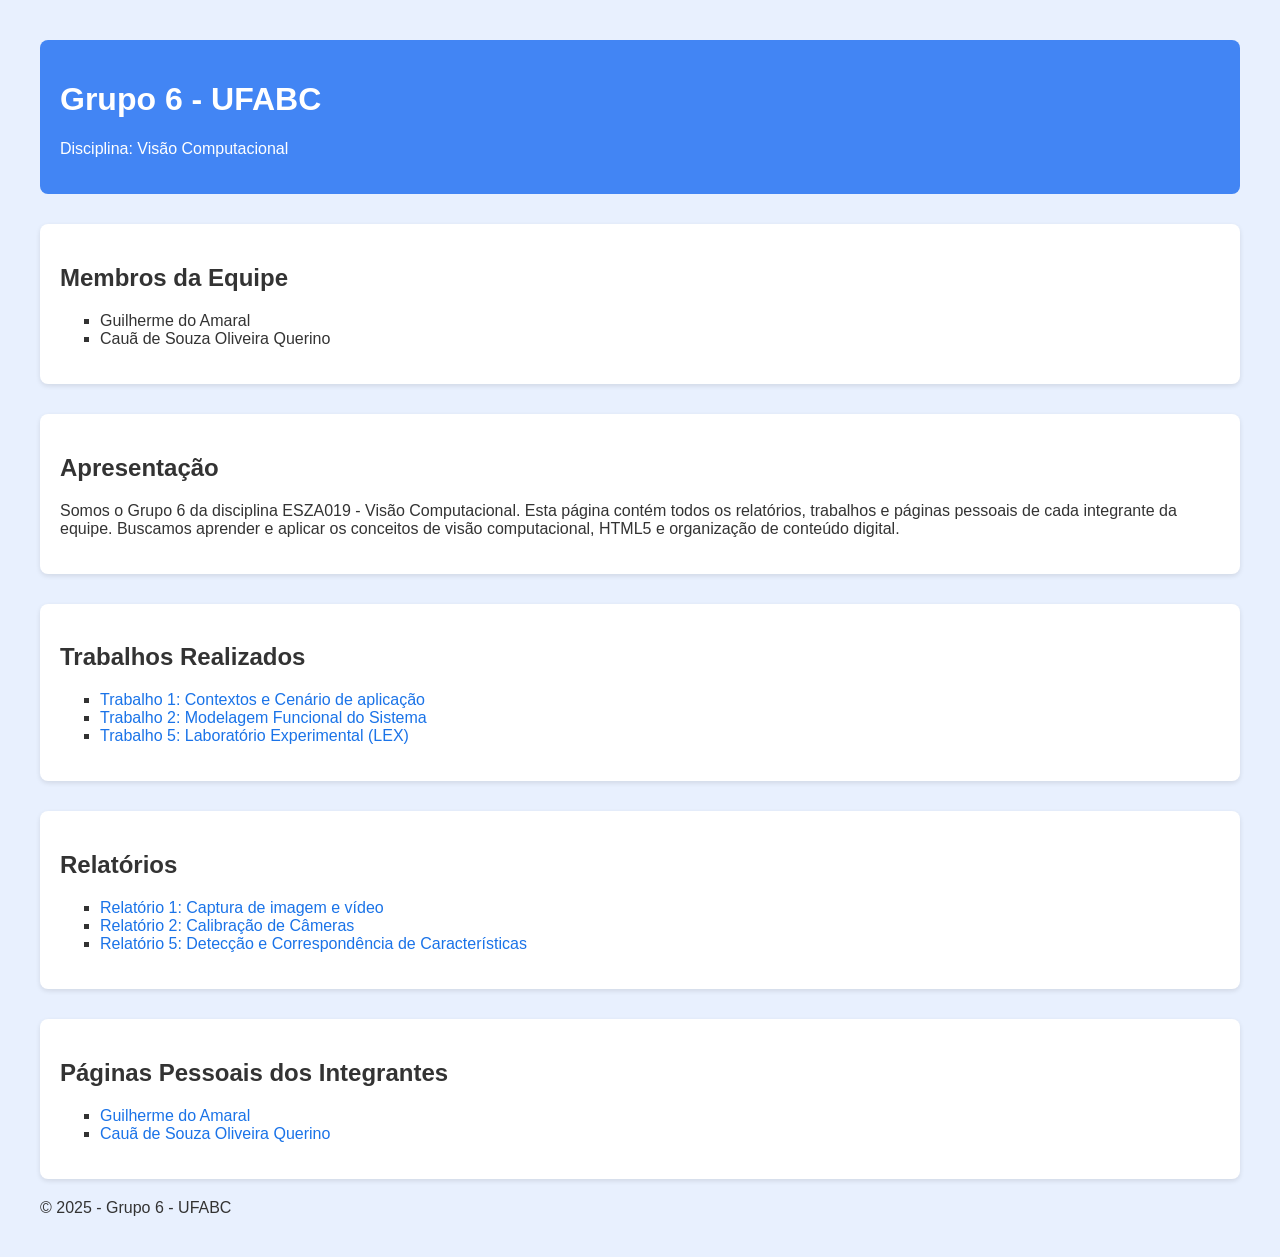
==== index.html @ 97e6df40 "fix: relatorio 5" ====
<!DOCTYPE html>
<html lang="pt-br">
<head>
    <meta charset="UTF-8">
    <title>Grupo 6 - Página Inicial</title>
    <style>
        body {
            font-family: Arial, sans-serif;
            margin: 40px;
            background-color: #e8f0fe;
            color: #333;
        }
        header {
            background-color: #4285f4;
            color: white;
            padding: 20px;
            border-radius: 8px;
        }
        section {
            margin-top: 30px;
        }
        ul {
            list-style-type: square;
        }
        a {
            color: #1a73e8;
            text-decoration: none;
        }
        a:hover {
            text-decoration: underline;
        }
        .caixa {
            background-color: #ffffff;
            padding: 20px;
            border-radius: 8px;
            margin-bottom: 20px;
            box-shadow: 0 2px 5px rgba(0,0,0,0.1);
        }
    </style>
</head>
<body>
    <header>
        <h1>Grupo 6 - UFABC</h1>
        <p>Disciplina: Visão Computacional</p>
    </header>

    <section class="caixa">
        <h2>Membros da Equipe</h2>
        <ul>
            <li>Guilherme do Amaral</li>
            <li>Cauã de Souza Oliveira Querino</li>
        </ul>
    </section>

    <section class="caixa">
        <h2>Apresentação</h2>
        <p>Somos o Grupo 6 da disciplina ESZA019 - Visão Computacional. Esta página contém todos os relatórios, trabalhos e páginas pessoais de cada integrante da equipe. Buscamos aprender e aplicar os conceitos de visão computacional, HTML5 e organização de conteúdo digital.</p>
    </section>

    <section class="caixa">
        <h2>Trabalhos Realizados</h2>
        <ul>
            <li><a href="trabalho/etapa_1.html">Trabalho 1: Contextos e Cenário de aplicação </a></li>
            <li><a href="trabalho/etapa_2.html">Trabalho 2: Modelagem Funcional do Sistema </a></li>
            <li><a href="trabalho/etapa_5.html">Trabalho 5: Laboratório Experimental (LEX)</a></li>
        </ul>
    </section>

    <section class="caixa">
        <h2>Relatórios</h2>
        <ul>
            <li><a href="relatorios/relatorio1.html">Relatório 1: Captura de imagem e vídeo</a></li>
            <li><a href="relatorios/relatorio2.html">Relatório 2: Calibração de Câmeras</a></li>
            <li><a href="relatorios/relatorio5.html">Relatório 5: Detecção e Correspondência de Características</a></li> </ul>
    </section>

    <section class="caixa">
        <h2>Páginas Pessoais dos Integrantes</h2>
        <ul>
            <li><a href="membros/guilherme/index.html">Guilherme do Amaral</a></li>
            <li><a href="membros/aluno2/index.html">Cauã de Souza Oliveira Querino</a></li>
        </ul>
    </section>

    <footer>
        <p>&copy; 2025 - Grupo 6 - UFABC</p>
    </footer>

</body>
</html>
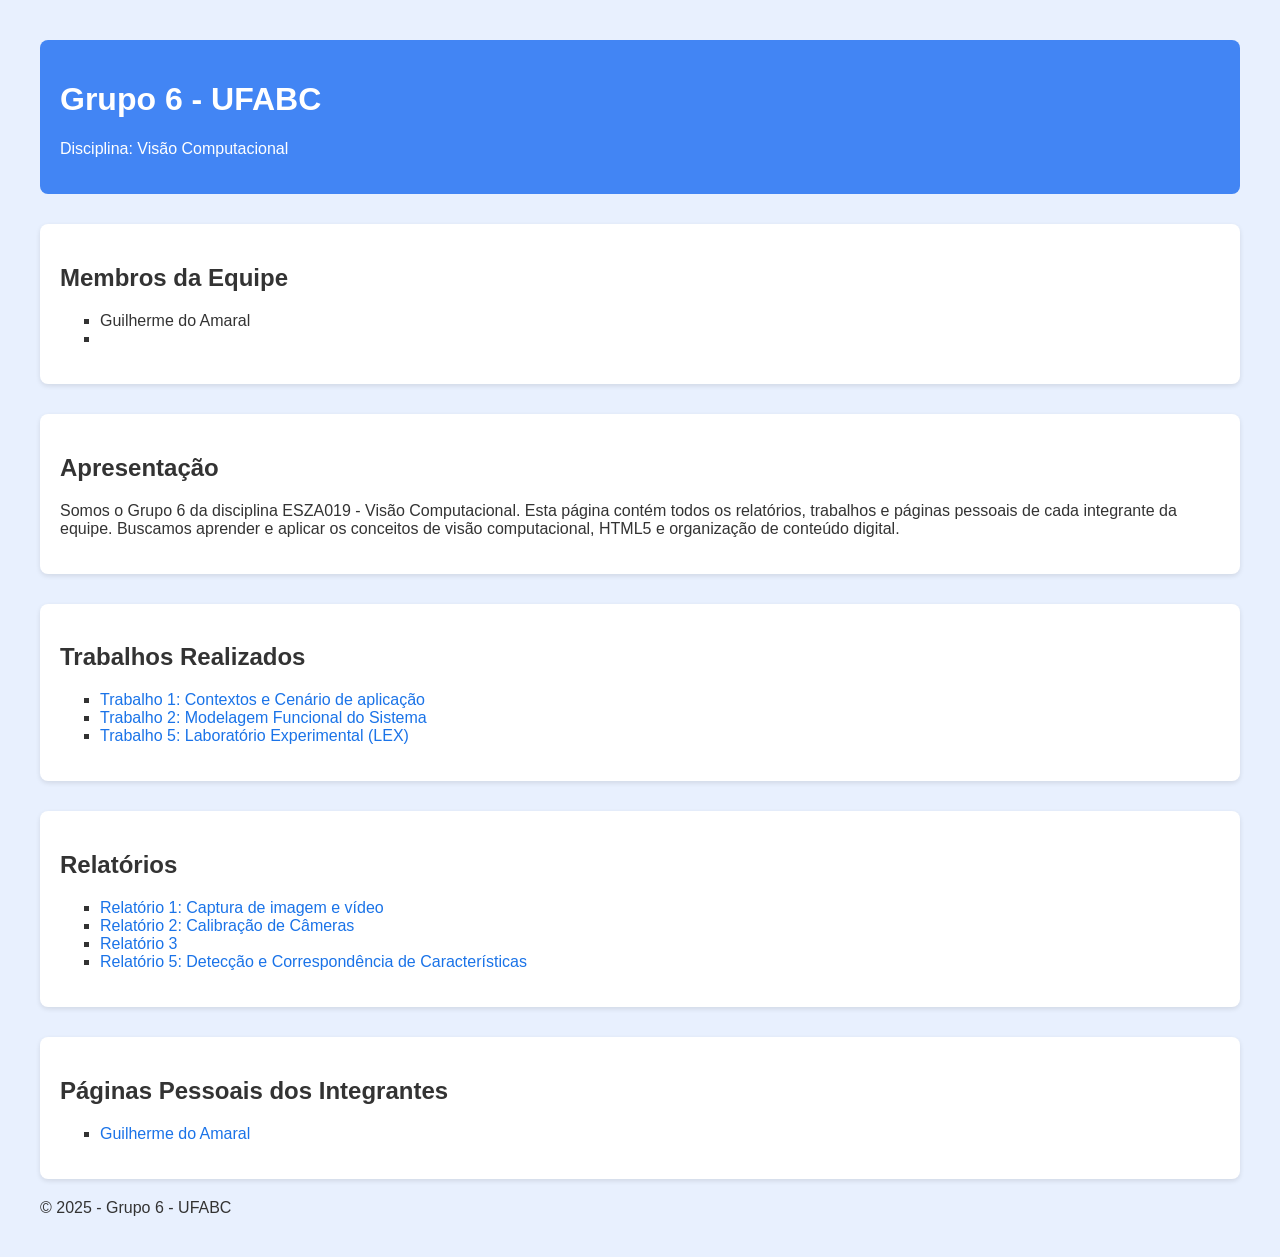
==== commit 071997ac: "fix: student name and relatorio3" ====
--- a/index.html
+++ b/index.html
@@ -48,7 +48,7 @@
         <h2>Membros da Equipe</h2>
         <ul>
             <li>Guilherme do Amaral</li>
-            <li>Cauã de Souza Oliveira Querino</li>
+            <li></li>
         </ul>
     </section>
 
@@ -71,6 +71,8 @@
         <ul>
             <li><a href="relatorios/relatorio1.html">Relatório 1: Captura de imagem e vídeo</a></li>
             <li><a href="relatorios/relatorio2.html">Relatório 2: Calibração de Câmeras</a></li>
+            <li><a href="relatorios/relatorio3.html">Relatório 3</a></li>
+
             <li><a href="relatorios/relatorio5.html">Relatório 5: Detecção e Correspondência de Características</a></li> </ul>
     </section>
 
@@ -78,7 +80,6 @@
         <h2>Páginas Pessoais dos Integrantes</h2>
         <ul>
             <li><a href="membros/guilherme/index.html">Guilherme do Amaral</a></li>
-            <li><a href="membros/aluno2/index.html">Cauã de Souza Oliveira Querino</a></li>
         </ul>
     </section>
 
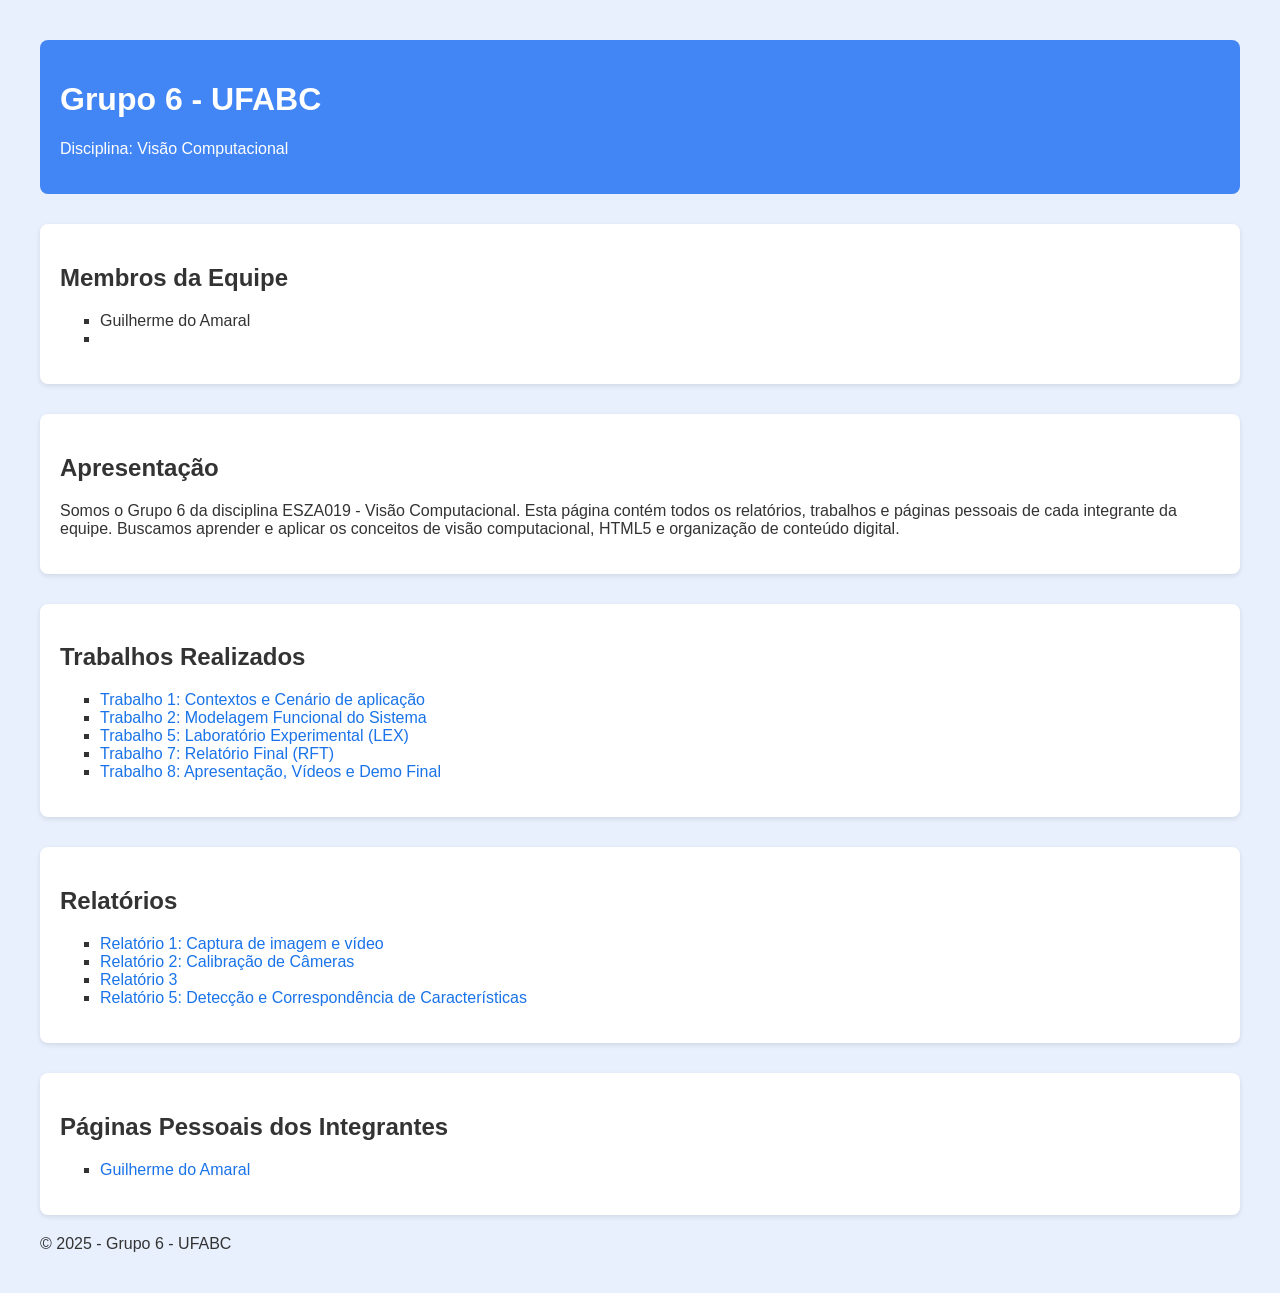
==== commit 18c4e2ca: "add etapa 7, 8 and codes" ====
--- a/index.html
+++ b/index.html
@@ -63,6 +63,8 @@
             <li><a href="trabalho/etapa_1.html">Trabalho 1: Contextos e Cenário de aplicação </a></li>
             <li><a href="trabalho/etapa_2.html">Trabalho 2: Modelagem Funcional do Sistema </a></li>
             <li><a href="trabalho/etapa_5.html">Trabalho 5: Laboratório Experimental (LEX)</a></li>
+            <li><a href="trabalho/etapa_7.html">Trabalho 7: Relatório Final (RFT)</a></li>
+            <li><a href="trabalho/etapa_8.html">Trabalho 8: Apresentação, Vídeos e Demo Final</a></li>
         </ul>
     </section>
 
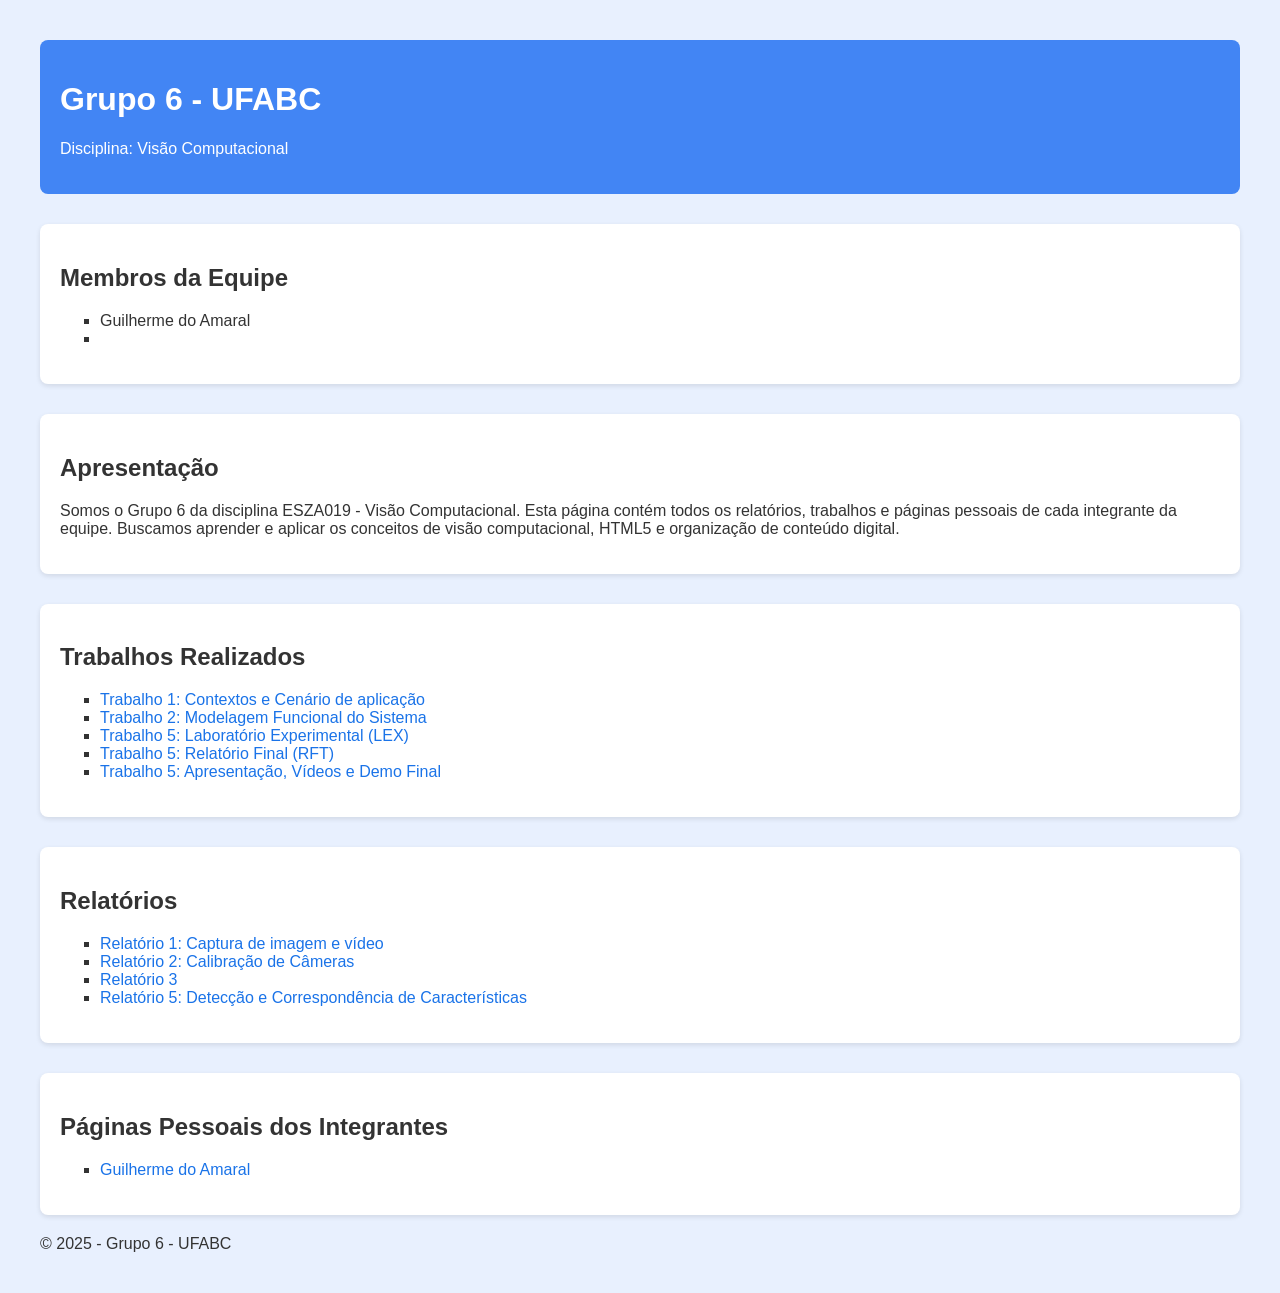
==== commit 2a9f42da: "feat: fix video" ====
--- a/index.html
+++ b/index.html
@@ -63,8 +63,9 @@
             <li><a href="trabalho/etapa_1.html">Trabalho 1: Contextos e Cenário de aplicação </a></li>
             <li><a href="trabalho/etapa_2.html">Trabalho 2: Modelagem Funcional do Sistema </a></li>
             <li><a href="trabalho/etapa_5.html">Trabalho 5: Laboratório Experimental (LEX)</a></li>
-            <li><a href="trabalho/etapa_7.html">Trabalho 7: Relatório Final (RFT)</a></li>
-            <li><a href="trabalho/etapa_8.html">Trabalho 8: Apresentação, Vídeos e Demo Final</a></li>
+            <li><a href="trabalho/etapa_7.html">Trabalho 5: Relatório Final (RFT)</a></li>
+            <li><a href="trabalho/etapa_8.html">Trabalho 5: Apresentação, Vídeos e Demo Final</a></li>
+
         </ul>
     </section>
 
@@ -74,8 +75,8 @@
             <li><a href="relatorios/relatorio1.html">Relatório 1: Captura de imagem e vídeo</a></li>
             <li><a href="relatorios/relatorio2.html">Relatório 2: Calibração de Câmeras</a></li>
             <li><a href="relatorios/relatorio3.html">Relatório 3</a></li>
-
             <li><a href="relatorios/relatorio5.html">Relatório 5: Detecção e Correspondência de Características</a></li> </ul>
+            
     </section>
 
     <section class="caixa">
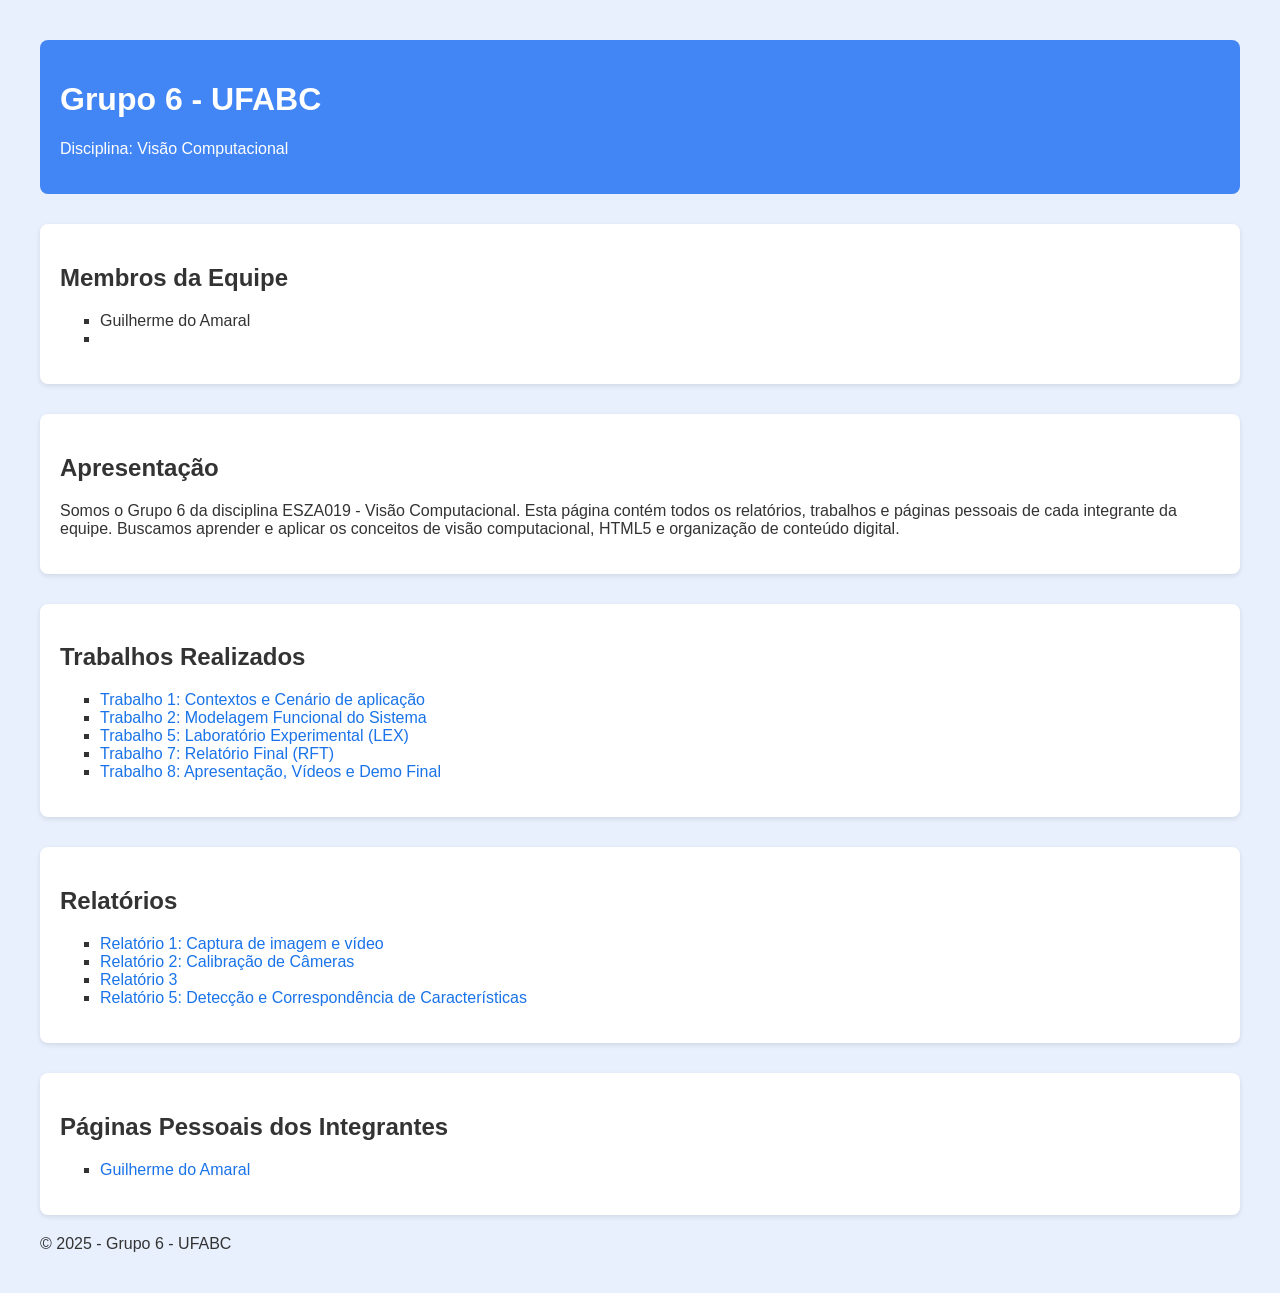
==== commit 39029050: "fix:video" ====
--- a/index.html
+++ b/index.html
@@ -63,8 +63,8 @@
             <li><a href="trabalho/etapa_1.html">Trabalho 1: Contextos e Cenário de aplicação </a></li>
             <li><a href="trabalho/etapa_2.html">Trabalho 2: Modelagem Funcional do Sistema </a></li>
             <li><a href="trabalho/etapa_5.html">Trabalho 5: Laboratório Experimental (LEX)</a></li>
-            <li><a href="trabalho/etapa_7.html">Trabalho 5: Relatório Final (RFT)</a></li>
-            <li><a href="trabalho/etapa_8.html">Trabalho 5: Apresentação, Vídeos e Demo Final</a></li>
+            <li><a href="trabalho/etapa_7.html">Trabalho 7: Relatório Final (RFT)</a></li>
+            <li><a href="trabalho/etapa_8.html">Trabalho 8: Apresentação, Vídeos e Demo Final</a></li>
 
         </ul>
     </section>
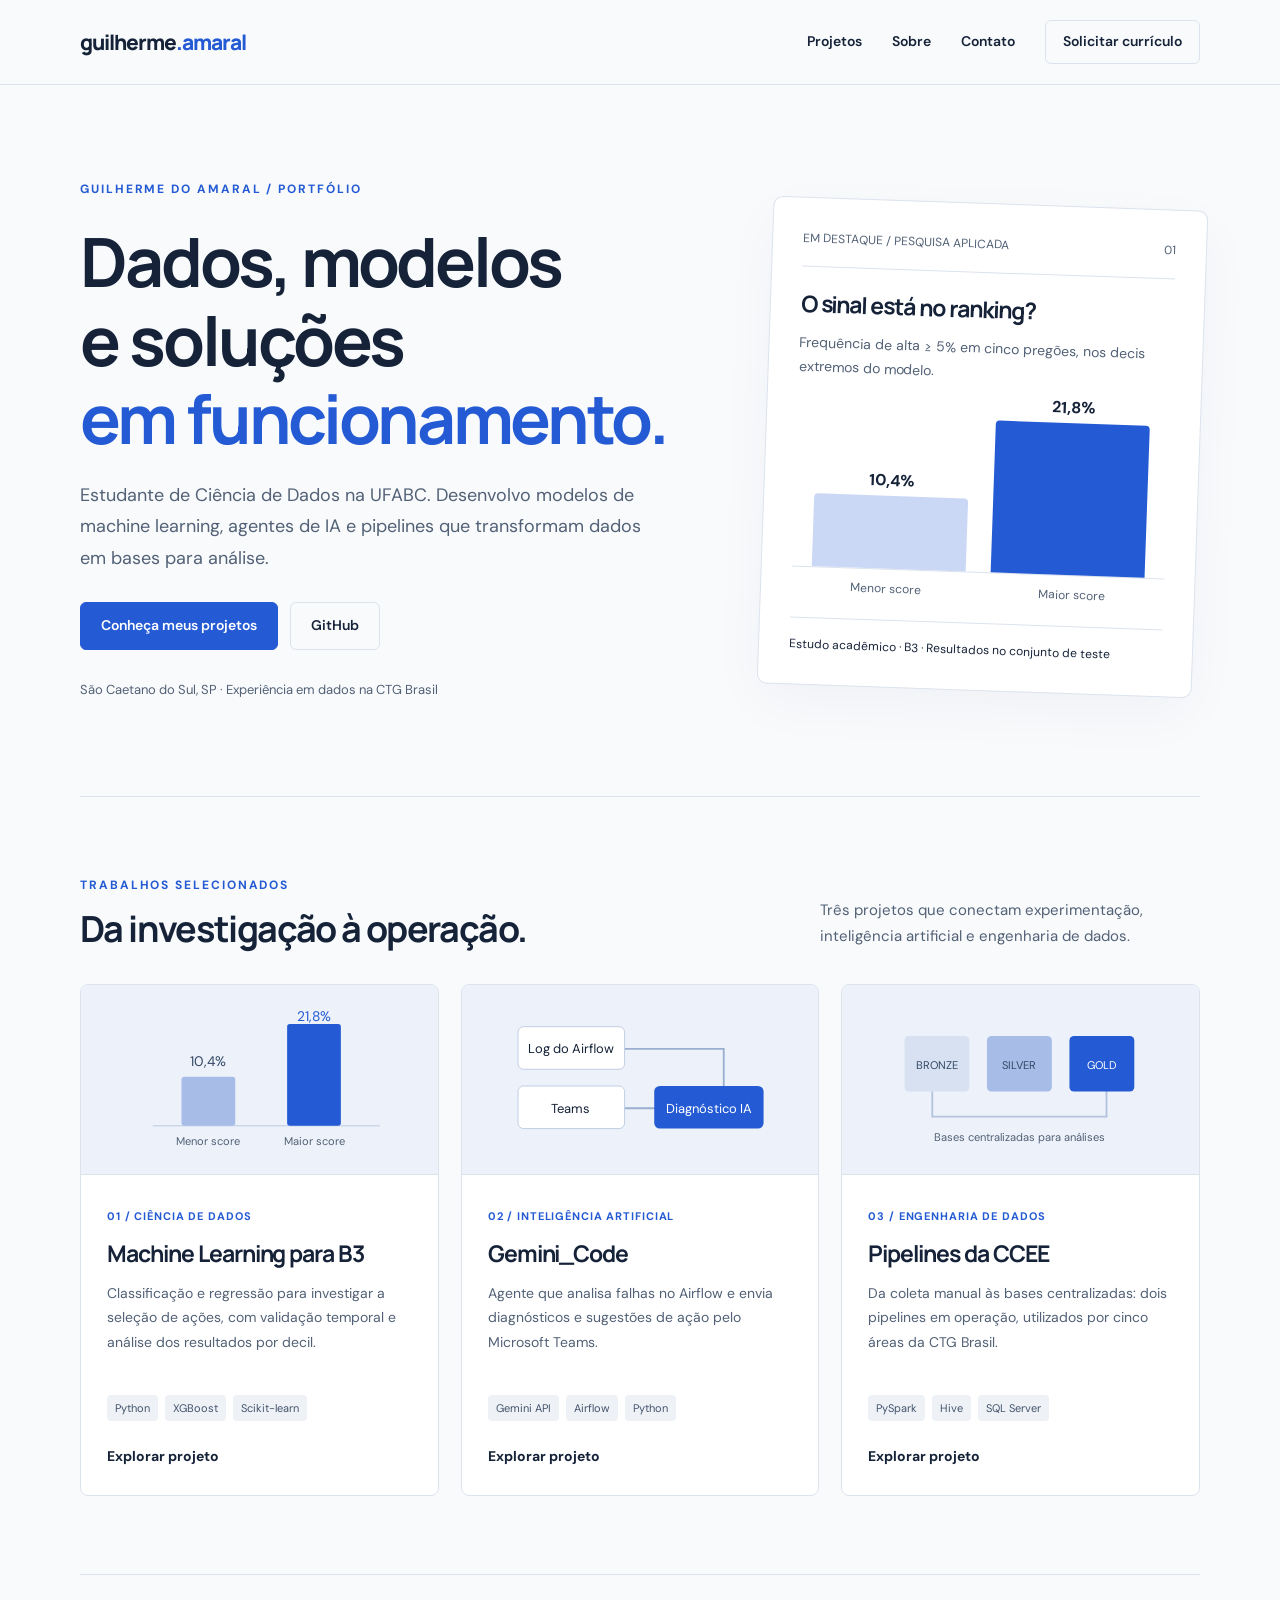
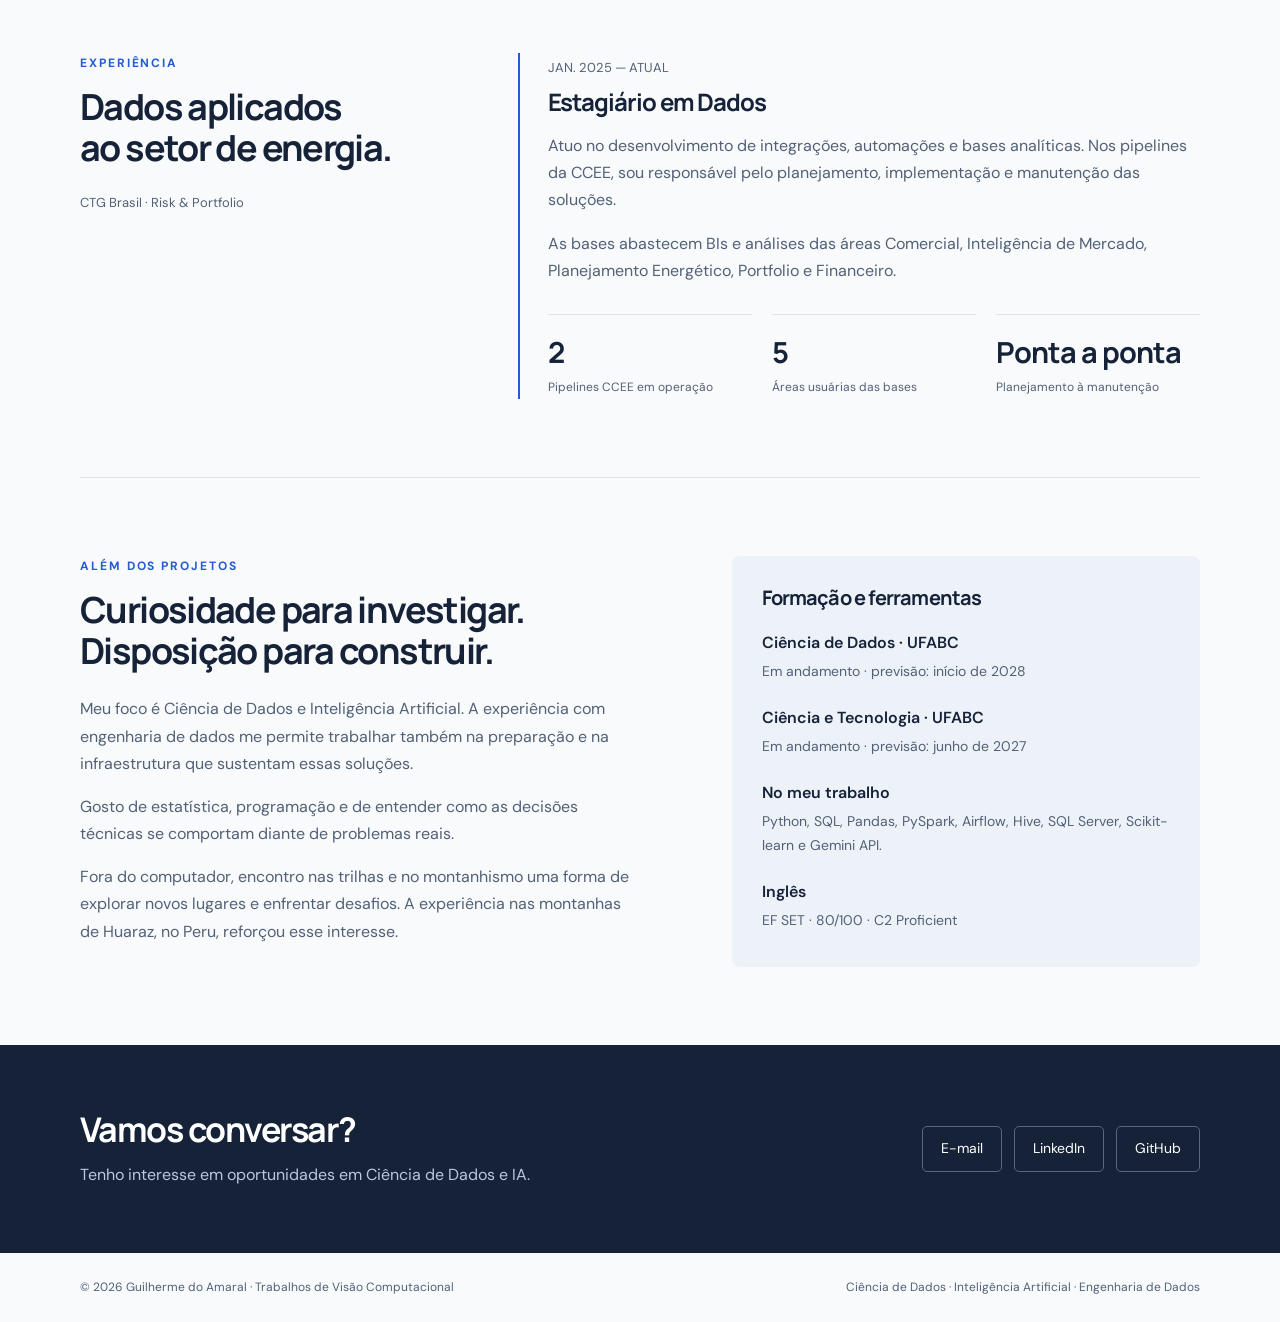
==== commit b0770f72: "Add data science and AI portfolio with three case studies" ====
--- a/index.html
+++ b/index.html
@@ -1,94 +1 @@
-<!DOCTYPE html>
-<html lang="pt-br">
-<head>
-    <meta charset="UTF-8">
-    <title>Grupo 6 - Página Inicial</title>
-    <style>
-        body {
-            font-family: Arial, sans-serif;
-            margin: 40px;
-            background-color: #e8f0fe;
-            color: #333;
-        }
-        header {
-            background-color: #4285f4;
-            color: white;
-            padding: 20px;
-            border-radius: 8px;
-        }
-        section {
-            margin-top: 30px;
-        }
-        ul {
-            list-style-type: square;
-        }
-        a {
-            color: #1a73e8;
-            text-decoration: none;
-        }
-        a:hover {
-            text-decoration: underline;
-        }
-        .caixa {
-            background-color: #ffffff;
-            padding: 20px;
-            border-radius: 8px;
-            margin-bottom: 20px;
-            box-shadow: 0 2px 5px rgba(0,0,0,0.1);
-        }
-    </style>
-</head>
-<body>
-    <header>
-        <h1>Grupo 6 - UFABC</h1>
-        <p>Disciplina: Visão Computacional</p>
-    </header>
-
-    <section class="caixa">
-        <h2>Membros da Equipe</h2>
-        <ul>
-            <li>Guilherme do Amaral</li>
-            <li></li>
-        </ul>
-    </section>
-
-    <section class="caixa">
-        <h2>Apresentação</h2>
-        <p>Somos o Grupo 6 da disciplina ESZA019 - Visão Computacional. Esta página contém todos os relatórios, trabalhos e páginas pessoais de cada integrante da equipe. Buscamos aprender e aplicar os conceitos de visão computacional, HTML5 e organização de conteúdo digital.</p>
-    </section>
-
-    <section class="caixa">
-        <h2>Trabalhos Realizados</h2>
-        <ul>
-            <li><a href="trabalho/etapa_1.html">Trabalho 1: Contextos e Cenário de aplicação </a></li>
-            <li><a href="trabalho/etapa_2.html">Trabalho 2: Modelagem Funcional do Sistema </a></li>
-            <li><a href="trabalho/etapa_5.html">Trabalho 5: Laboratório Experimental (LEX)</a></li>
-            <li><a href="trabalho/etapa_7.html">Trabalho 7: Relatório Final (RFT)</a></li>
-            <li><a href="trabalho/etapa_8.html">Trabalho 8: Apresentação, Vídeos e Demo Final</a></li>
-
-        </ul>
-    </section>
-
-    <section class="caixa">
-        <h2>Relatórios</h2>
-        <ul>
-            <li><a href="relatorios/relatorio1.html">Relatório 1: Captura de imagem e vídeo</a></li>
-            <li><a href="relatorios/relatorio2.html">Relatório 2: Calibração de Câmeras</a></li>
-            <li><a href="relatorios/relatorio3.html">Relatório 3</a></li>
-            <li><a href="relatorios/relatorio5.html">Relatório 5: Detecção e Correspondência de Características</a></li> </ul>
-            
-    </section>
-
-    <section class="caixa">
-        <h2>Páginas Pessoais dos Integrantes</h2>
-        <ul>
-            <li><a href="membros/guilherme/index.html">Guilherme do Amaral</a></li>
-        </ul>
-    </section>
-
-    <footer>
-        <p>&copy; 2025 - Grupo 6 - UFABC</p>
-    </footer>
-
-</body>
-</html>+<!doctype html><html lang="pt-BR"><head><meta charset="utf-8"><meta name="viewport" content="width=device-width,initial-scale=1"><title>Ciência de Dados & IA | Guilherme do Amaral</title><meta name="description" content="Projetos de Guilherme do Amaral em machine learning, agentes de IA e engenharia de dados."><meta name="theme-color" content="#245ad3"><meta property="og:title" content="Ciência de Dados & IA | Guilherme do Amaral"><meta property="og:description" content="Projetos de Guilherme do Amaral em machine learning, agentes de IA e engenharia de dados."><meta property="og:type" content="website"><link rel="icon" href="./assets/favicon.svg" type="image/svg+xml"><link rel="stylesheet" href="./assets/style.css"><script defer src="./assets/main.js"></script></head><body><a class="skip" href="#conteudo">Pular para o conteúdo</a><header><div class="wrap nav"><a class="brand" href="./index.html" aria-label="Guilherme do Amaral, início">guilherme<span>.amaral</span></a><button class="menu" aria-expanded="false" aria-controls="navigation">Menu</button><nav id="navigation" aria-label="Navegação principal"><a href="./index.html#projetos">Projetos</a><a href="./index.html#sobre">Sobre</a><a href="./index.html#contato">Contato</a><a class="nav-cv" href="mailto:amaralguilherme213@gmail.com?subject=Curriculo">Solicitar currículo</a></nav></div></header><main id="conteudo"><div class="wrap"><section class="hero"><div><div class="eyebrow">Guilherme do Amaral / Portfólio</div><h1>Dados, modelos<br>e soluções<br><span>em funcionamento.</span></h1><p class="lead">Estudante de Ciência de Dados na UFABC. Desenvolvo modelos de machine learning, agentes de IA e pipelines que transformam dados em bases para análise.</p><div class="buttons"><a class="button" href="#projetos">Conheça meus projetos</a><a class="button secondary" href="https://github.com/Gui-Amaral2003">GitHub</a></div><p class="small hero-note">São Caetano do Sul, SP · Experiência em dados na CTG Brasil</p></div><a class="research" href="projetos/b3.html" aria-label="Conheça o estudo de machine learning para B3"><div class="top"><span>EM DESTAQUE / PESQUISA APLICADA</span><span>01</span></div><h3>O sinal está no ranking?</h3><p>Frequência de alta ≥ 5% em cinco pregões, nos decis extremos do modelo.</p><div class="bars"><div class="bar" style="height:47%"><strong>10,4%</strong></div><div class="bar" style="height:98%"><strong>21,8%</strong></div></div><div class="barlabels"><span>Menor score</span><span>Maior score</span></div><div class="foot">Estudo acadêmico · B3 · Resultados no conjunto de teste</div></a></section><section class="section" id="projetos"><div class="section-head"><div><div class="eyebrow">Trabalhos selecionados</div><h2>Da investigação à operação.</h2></div><p>Três projetos que conectam experimentação, inteligência artificial e engenharia de dados.</p></div><div class="projects"><article class="card"><a href="projetos/b3.html" tabindex="-1" aria-hidden="true"><div class="visual"><svg viewBox="0 0 300 150" role="img" aria-label="Comparação entre os decis extremos da classificação"><path d="M35 125H280" stroke="#b8c7df"/><rect x="66" y="72" width="58" height="53" rx="3" fill="#a7bce7"/><rect x="180" y="15" width="58" height="110" rx="3" fill="#245ad3"/><text x="95" y="60" text-anchor="middle" fill="#344967" font-size="15">10,4%</text><text x="209" y="12" text-anchor="middle" fill="#245ad3" font-size="15">21,8%</text><text x="95" y="146" text-anchor="middle" fill="#526176" font-size="12">Menor score</text><text x="209" y="146" text-anchor="middle" fill="#526176" font-size="12">Maior score</text></svg></div></a><div class="card-body"><span class="category">01 / Ciência de Dados</span><h3>Machine Learning para B3</h3><p>Classificação e regressão para investigar a seleção de ações, com validação temporal e análise dos resultados por decil.</p><div class="tags"><span>Python</span><span>XGBoost</span><span>Scikit-learn</span></div><a class="card-link" href="projetos/b3.html">Explorar projeto<span class="sr-only"></span></a></div></article><article class="card"><a href="projetos/gemini-code.html" tabindex="-1" aria-hidden="true"><div class="visual"><svg viewBox="0 0 300 150" role="img" aria-label="Fluxo de diagnóstico: Airflow, agente e Teams"><path d="M60 42H240V106H60" fill="none" stroke="#9caed0" stroke-width="2"/><rect x="18" y="18" width="115" height="46" rx="6" fill="white" stroke="#bdcbe1"/><text x="75" y="46" text-anchor="middle" font-size="14" fill="#152238">Log do Airflow</text><rect x="165" y="82" width="118" height="46" rx="6" fill="#245ad3"/><text x="224" y="111" text-anchor="middle" fill="white" font-size="14">Diagnóstico IA</text><rect x="18" y="82" width="115" height="46" rx="6" fill="white" stroke="#bdcbe1"/><text x="75" y="111" text-anchor="middle" fill="#152238" font-size="14">Teams</text></svg></div></a><div class="card-body"><span class="category">02 / Inteligência Artificial</span><h3>Gemini_Code</h3><p>Agente que analisa falhas no Airflow e envia diagnósticos e sugestões de ação pelo Microsoft Teams.</p><div class="tags"><span>Gemini API</span><span>Airflow</span><span>Python</span></div><a class="card-link" href="projetos/gemini-code.html">Explorar projeto<span class="sr-only"></span></a></div></article><article class="card"><a href="projetos/ccee.html" tabindex="-1" aria-hidden="true"><div class="visual"><svg viewBox="0 0 300 150" role="img" aria-label="Camadas analíticas dos dados da CCEE"><path d="M55 50V115H243V50" fill="none" stroke="#b3c3dd" stroke-width="2"/><rect x="25" y="28" width="70" height="60" rx="5" fill="#d7e1f1"/><rect x="114" y="28" width="70" height="60" rx="5" fill="#a7bce7"/><rect x="203" y="28" width="70" height="60" rx="5" fill="#245ad3"/><text x="60" y="64" text-anchor="middle" fill="#344967" font-size="12">BRONZE</text><text x="149" y="64" text-anchor="middle" fill="#344967" font-size="12">SILVER</text><text x="238" y="64" text-anchor="middle" fill="white" font-size="12">GOLD</text><text x="149" y="141" text-anchor="middle" fill="#526176" font-size="12">Bases centralizadas para análises</text></svg></div></a><div class="card-body"><span class="category">03 / Engenharia de Dados</span><h3>Pipelines da CCEE</h3><p>Da coleta manual às bases centralizadas: dois pipelines em operação, utilizados por cinco áreas da CTG Brasil.</p><div class="tags"><span>PySpark</span><span>Hive</span><span>SQL Server</span></div><a class="card-link" href="projetos/ccee.html">Explorar projeto<span class="sr-only"></span></a></div></article></div></section><section class="section experience" id="experiencia"><div><div class="eyebrow">Experiência</div><h2>Dados aplicados<br>ao setor de energia.</h2><p class="small">CTG Brasil · Risk & Portfolio</p></div><div class="job"><span class="small">JAN. 2025 — ATUAL</span><h3>Estagiário em Dados</h3><p>Atuo no desenvolvimento de integrações, automações e bases analíticas. Nos pipelines da CCEE, sou responsável pelo planejamento, implementação e manutenção das soluções.</p><p>As bases abastecem BIs e análises das áreas Comercial, Inteligência de Mercado, Planejamento Energético, Portfolio e Financeiro.</p><div class="metrics"><div class="metric"><strong>2</strong><span>Pipelines CCEE em operação</span></div><div class="metric"><strong>5</strong><span>Áreas usuárias das bases</span></div><div class="metric"><strong>Ponta a ponta</strong><span>Planejamento à manutenção</span></div></div></div></section><section class="section about" id="sobre"><div><div class="eyebrow">Além dos projetos</div><h2>Curiosidade para investigar.<br>Disposição para construir.</h2><p>Meu foco é Ciência de Dados e Inteligência Artificial. A experiência com engenharia de dados me permite trabalhar também na preparação e na infraestrutura que sustentam essas soluções.</p><p>Gosto de estatística, programação e de entender como as decisões técnicas se comportam diante de problemas reais.</p><p>Fora do computador, encontro nas trilhas e no montanhismo uma forma de explorar novos lugares e enfrentar desafios. A experiência nas montanhas de Huaraz, no Peru, reforçou esse interesse.</p></div><aside class="education"><h3>Formação e ferramentas</h3><dl><dt>Ciência de Dados · UFABC</dt><dd>Em andamento · previsão: início de 2028</dd><dt>Ciência e Tecnologia · UFABC</dt><dd>Em andamento · previsão: junho de 2027</dd><dt>No meu trabalho</dt><dd>Python, SQL, Pandas, PySpark, Airflow, Hive, SQL Server, Scikit-learn e Gemini API.</dd><dt>Inglês</dt><dd>EF SET · 80/100 · C2 Proficient</dd></dl></aside></section></div><section class="contact" id="contato"><div class="wrap"><div><h2>Vamos conversar?</h2><p>Tenho interesse em oportunidades em Ciência de Dados e IA.</p></div><div class="contact-links"><a href="mailto:amaralguilherme213@gmail.com">E-mail</a><a href="https://www.linkedin.com/in/guilherme-amaral-9b3072211">LinkedIn</a><a href="https://github.com/Gui-Amaral2003">GitHub</a></div></div></section></main><footer><div class="wrap"><span>© 2026 Guilherme do Amaral · <a href="visao-computacional.html">Trabalhos de Visão Computacional</a></span><span>Ciência de Dados · Inteligência Artificial · Engenharia de Dados</span></div></footer></body></html>
--- a/assets/style.css
+++ b/assets/style.css
@@ -0,0 +1,2 @@
+@import url('https://fonts.googleapis.com/css2?family=DM+Sans:wght@400;500;600;700&family=Manrope:wght@400;500;600;700;800&display=swap');
+:root{--bg:#f8fafc;--ink:#152238;--muted:#526176;--blue:#245ad3;--line:#dce3ed;--paper:#fff}*{box-sizing:border-box}html{scroll-behavior:smooth;scroll-padding-top:100px}body{margin:0;background:var(--bg);color:var(--ink);font:16px/1.7 'DM Sans',sans-serif}h1,h2,h3{font-family:Manrope,sans-serif;line-height:1.15;letter-spacing:-.045em}a{color:inherit;text-decoration:none}a:hover{color:var(--blue)}a:focus-visible,button:focus-visible{outline:3px solid var(--blue);outline-offset:5px}button{font:inherit} .wrap{width:min(1120px,calc(100% - 64px));margin:auto}header{background:#f8fafcf2;border-bottom:1px solid var(--line);position:sticky;top:0;z-index:10;backdrop-filter:blur(12px)}.nav{height:84px;display:flex;align-items:center;justify-content:space-between;gap:24px}.brand{font:800 21px Manrope,sans-serif;letter-spacing:-1px}.brand span{color:var(--blue)}nav{display:flex;gap:30px;align-items:center;font-size:14px;font-weight:600}.nav-cv{border:1px solid var(--line);padding:9px 17px;border-radius:6px}.menu{display:none}.eyebrow{font-size:12px;text-transform:uppercase;letter-spacing:.16em;font-weight:700;color:var(--blue)}.hero{padding:94px 0 82px;display:grid;grid-template-columns:1.4fr 1fr;gap:76px;align-items:center}.hero h1{font-size:clamp(42px,5.4vw,68px);margin:23px 0}.hero h1 span{color:var(--blue)}.lead{font-size:18px;color:var(--muted);max-width:580px;line-height:1.75}.buttons{display:flex;gap:12px;flex-wrap:wrap;margin-top:28px}.button{display:inline-flex;align-items:center;justify-content:center;background:var(--blue);color:white;border:1px solid var(--blue);border-radius:6px;padding:11px 20px;font-size:14px;font-weight:600}.button:hover{background:#1947b0;color:white}.button.secondary{background:transparent;color:var(--ink);border-color:var(--line)}.small{font-size:13px;color:var(--muted)}.hero-note{margin-top:29px}.research{background:#fff;border:1px solid var(--line);padding:30px;border-radius:10px;box-shadow:0 18px 55px #17294709;transform:rotate(2deg)}.research .top{display:flex;justify-content:space-between;gap:12px;border-bottom:1px solid var(--line);padding-bottom:18px;font-size:12px;color:var(--muted)}.research h3{font-size:23px;margin-bottom:7px}.research p{font-size:14px;color:var(--muted)}.bars{display:grid;grid-template-columns:1fr 1fr;gap:25px;height:175px;align-items:end;padding:18px 20px 0;border-bottom:1px solid var(--line)}.bar{background:#cbd8f5;border-radius:4px 4px 0 0;position:relative;text-align:center;min-height:25px}.bar:last-child{background:var(--blue)}.bar strong{position:absolute;top:-29px;left:0;right:0;font-size:16px;color:var(--ink)}.barlabels{display:flex;justify-content:space-around;font-size:12px;color:var(--muted);margin-top:9px}.research .foot{border-top:1px solid var(--line);margin-top:20px;padding-top:16px;font-size:12px}.section{padding:78px 0;border-top:1px solid var(--line)}.section-head{display:flex;justify-content:space-between;align-items:end;gap:32px;margin-bottom:35px}.section-head h2{font-size:36px;margin:12px 0 0}.section-head p{color:var(--muted);max-width:380px;font-size:15px;margin:0}.projects{display:grid;grid-template-columns:repeat(3,1fr);gap:22px}.card{background:#fff;border:1px solid var(--line);border-radius:8px;overflow:hidden;transition:transform .2s,border-color .2s}.card:hover{transform:translateY(-5px);border-color:#839dca}.visual{height:190px;padding:25px;display:flex;align-items:center;justify-content:center;background:#edf2fa;border-bottom:1px solid var(--line)}.visual svg{width:100%;height:100%}.card-body{padding:26px}.card .category{font-size:11px;font-weight:700;letter-spacing:.08em;color:var(--blue);text-transform:uppercase}.card h3{font-size:23px;margin:12px 0 14px}.card p{color:var(--muted);font-size:14px;line-height:1.75;min-height:100px}.tags{display:flex;flex-wrap:wrap;gap:7px}.tags span{font-size:11px;background:#eef2f7;padding:4px 8px;border-radius:4px;color:#43536b}.card-link{display:block;margin-top:24px;font-size:14px;font-weight:700}.experience{display:grid;grid-template-columns:.7fr 1.3fr;gap:70px}.experience h2,.about h2{font-size:36px;margin:12px 0 24px}.job{border-left:2px solid var(--blue);padding-left:28px}.job h3{font-size:24px;margin:8px 0}.job p{color:var(--muted)}.metrics{display:grid;grid-template-columns:repeat(3,1fr);gap:20px;margin-top:30px}.metric{padding-top:17px;border-top:1px solid var(--line)}.metric strong{display:block;font:700 29px Manrope,sans-serif;letter-spacing:-1px}.metric span{font-size:12px;color:var(--muted)}.about{display:grid;grid-template-columns:1.2fr 1fr;gap:90px}.about p{color:var(--muted)}.education{background:#edf2f9;border-radius:8px;padding:30px}.education h3{font-size:20px;margin-top:0}.education dl{margin:0}.education dt{font-weight:600;margin-top:20px}.education dd{margin:4px 0;font-size:14px;color:var(--muted)}.contact{background:var(--ink);color:white;padding:65px 0}.contact .wrap{display:flex;justify-content:space-between;gap:35px;align-items:center}.contact h2{font-size:34px;margin:0 0 12px}.contact p{color:#bbc7dc;margin:0}.contact-links{display:flex;gap:12px;flex-wrap:wrap}.contact-links a{border:1px solid #59667b;border-radius:5px;padding:10px 18px;font-size:14px}.contact-links a:hover{background:#fff;color:var(--ink)}footer{padding:24px 0;color:var(--muted);font-size:12px}footer .wrap{display:flex;justify-content:space-between;gap:20px}.skip{position:absolute;left:15px;top:-100px;background:white;padding:10px;z-index:20}.skip:focus{top:10px}.detail-hero{padding:60px 0}.back{font-size:14px;color:var(--muted)}.detail-hero .eyebrow{margin-top:45px}.detail-hero h1{font-size:clamp(38px,5vw,60px);max-width:850px;margin:18px 0}.detail-hero .lead{max-width:800px}.meta{display:flex;gap:35px;margin-top:35px;border-top:1px solid var(--line);padding-top:23px;flex-wrap:wrap}.meta div{font-size:14px}.meta b{display:block;font-size:11px;text-transform:uppercase;letter-spacing:.08em;color:var(--muted);margin-bottom:5px}.article{display:grid;grid-template-columns:200px 1fr;gap:65px;padding-bottom:80px}.toc{align-self:start;position:sticky;top:115px;font-size:14px}.toc a{display:block;padding:9px 0;color:var(--muted)}.toc a:hover{color:var(--blue)}.article section{padding:12px 0 32px;scroll-margin-top:105px}.article h2{font-size:30px;margin:22px 0}.article h3{font-size:21px;margin:28px 0 12px}.article p,.article li{color:var(--muted)}.article ul{padding-left:22px}.callout{border-left:3px solid var(--blue);background:#edf2fa;padding:20px 25px;margin:25px 0}.callout p{margin:0}.flow{display:grid;grid-template-columns:repeat(2,1fr);gap:12px;margin:25px 0}.flow div{background:white;border:1px solid var(--line);border-radius:6px;padding:19px}.flow b{display:block;font-size:15px}.flow small{display:block;color:var(--muted);font-size:13px;margin-top:7px}.flow em{display:block;font-style:normal;color:var(--blue);font-size:11px;font-weight:700;letter-spacing:.1em;margin-bottom:10px}.table-scroll{overflow-x:auto}table{border-collapse:collapse;width:100%;font-size:14px;margin:20px 0}th,td{text-align:left;padding:13px 14px;border-bottom:1px solid var(--line)}th{background:#eaf0f8;font-weight:600}td{color:var(--muted)}.chart-box{background:white;border:1px solid var(--line);border-radius:8px;padding:26px;margin:24px 0}.chart-box h3{margin:0 0 5px}.chart-box .caption{font-size:12px;margin-top:18px}.bar-row{display:grid;grid-template-columns:120px 1fr 65px;align-items:center;gap:14px;margin:20px 0;font-size:14px}.track{height:24px;background:#edf2fa;border-radius:3px;overflow:hidden}.fill{height:100%;background:var(--blue)}.bar-row:first-of-type .fill{background:#849bc8}.switcher{display:flex;gap:8px;flex-wrap:wrap;margin:20px 0}.switcher button{background:white;border:1px solid var(--line);border-radius:5px;padding:8px 13px;font-size:14px;cursor:pointer}.switcher button[aria-pressed=true]{background:var(--blue);color:white;border-color:var(--blue)}.next{display:flex;justify-content:space-between;gap:20px;border-top:1px solid var(--line);padding:25px 0;font-weight:600}.source{font-size:13px}.source a{text-decoration:underline}.diagram{width:100%;height:auto;background:white;border:1px solid var(--line);border-radius:8px;margin:20px 0}.diagram text{font-family:'DM Sans',sans-serif}.note{font-size:13px;color:var(--muted)}@media(max-width:900px){.hero{gap:35px}.hero h1{font-size:48px}.projects{gap:13px}.card-body{padding:20px}.card h3{font-size:20px}.about{gap:40px}.article{grid-template-columns:155px 1fr;gap:30px}}@media(max-width:680px){.wrap{width:calc(100% - 36px)}.nav{height:72px}.menu{display:block;background:transparent;border:1px solid var(--line);padding:7px 12px;border-radius:5px;font-size:14px}nav{display:none;position:absolute;top:72px;left:0;right:0;background:var(--bg);padding:22px;border-bottom:1px solid var(--line);flex-wrap:wrap;gap:22px}nav.open{display:flex}.hero{grid-template-columns:1fr;padding:52px 0;gap:40px}.hero h1{font-size:43px}.hero .lead{font-size:17px}.research{transform:none;padding:25px}.section{padding:52px 0}.section-head{display:block}.section-head p{margin-top:18px}.projects{grid-template-columns:1fr;gap:24px}.visual{height:190px}.card p{min-height:0}.experience,.about{grid-template-columns:1fr;gap:25px}.metrics{gap:12px}.metric strong{font-size:25px}.contact .wrap{display:block}.contact-links{margin-top:26px}footer .wrap{display:block}.article{display:block}.toc{position:static;display:flex;flex-wrap:wrap;gap:5px 18px;padding-bottom:22px;border-bottom:1px solid var(--line)}.toc a{font-size:13px}.detail-hero{padding:35px 0}.detail-hero h1{font-size:39px}.meta{gap:20px}.flow{grid-template-columns:1fr}.bar-row{grid-template-columns:85px 1fr 50px;gap:8px;font-size:12px}.chart-box{padding:18px}.next{font-size:14px}.section-head h2,.experience h2,.about h2{font-size:31px}}@media(prefers-reduced-motion:reduce){html{scroll-behavior:auto}*{transition:none!important}}
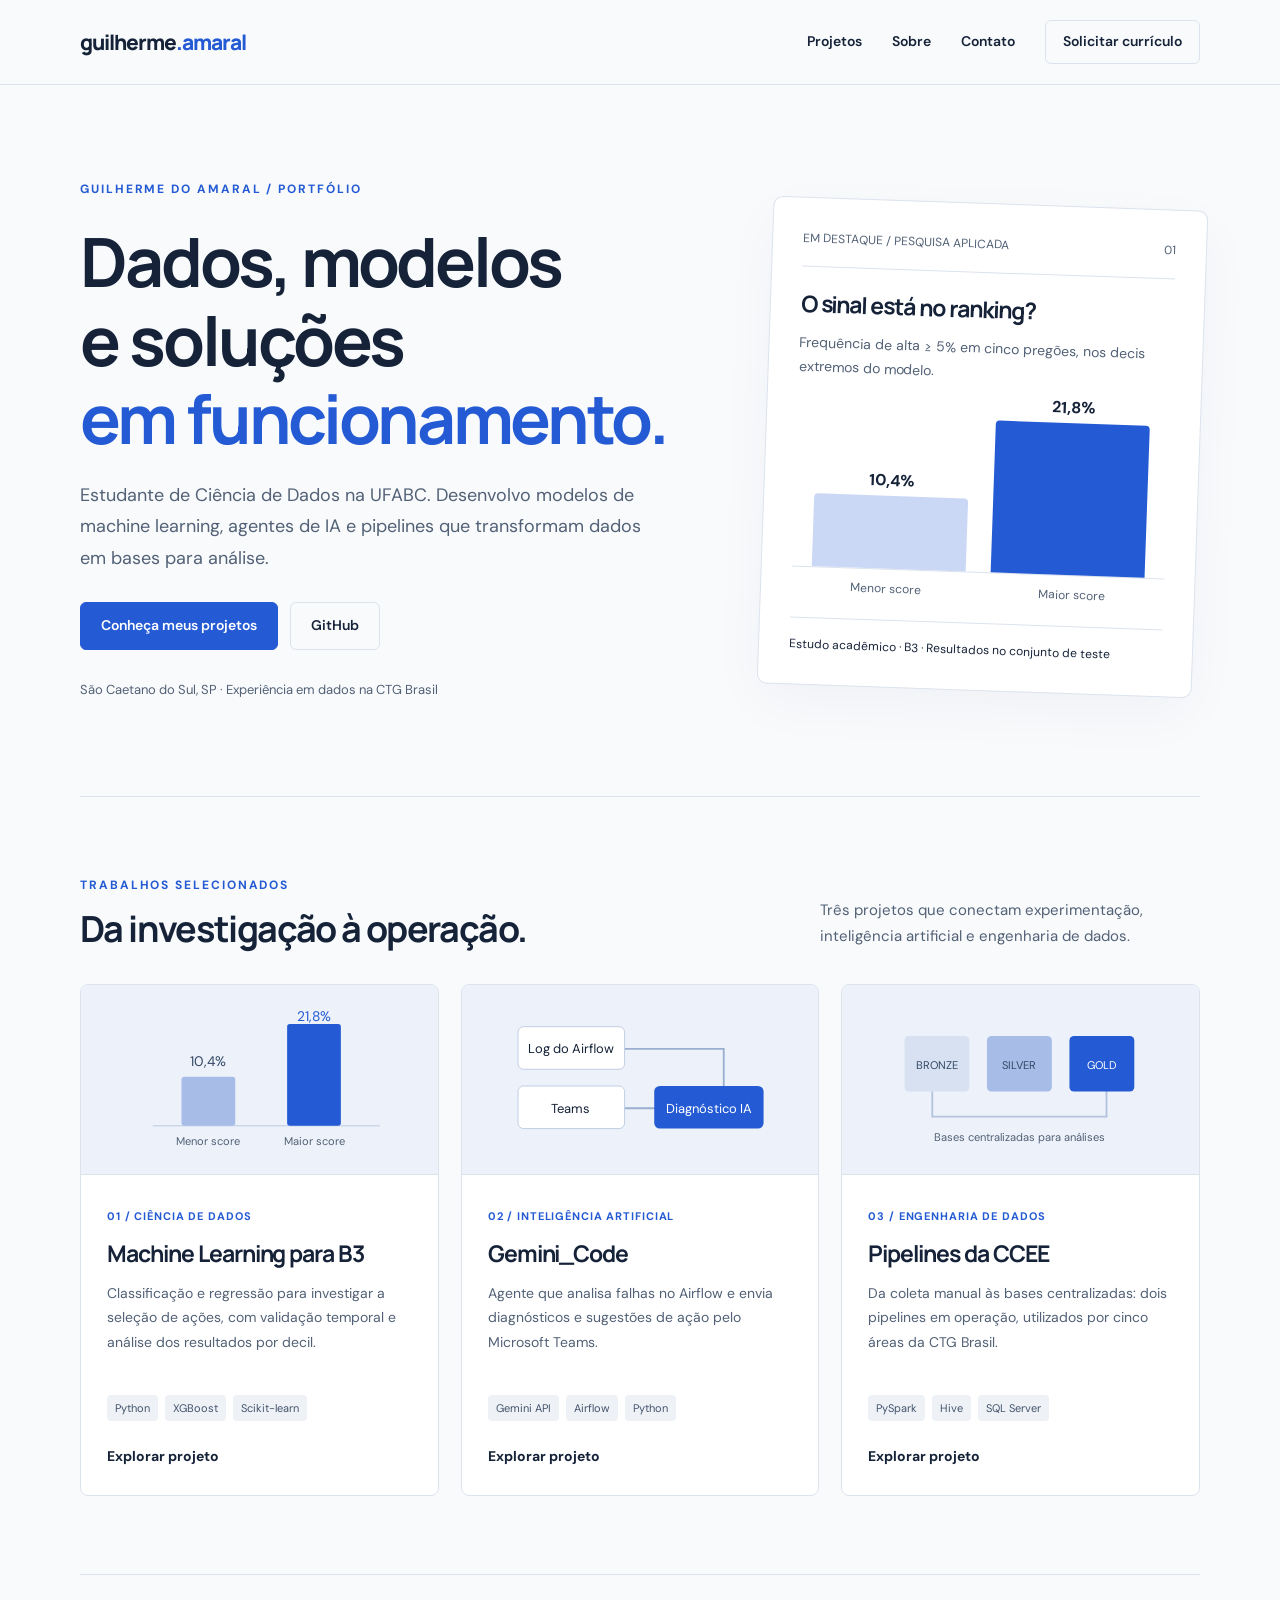
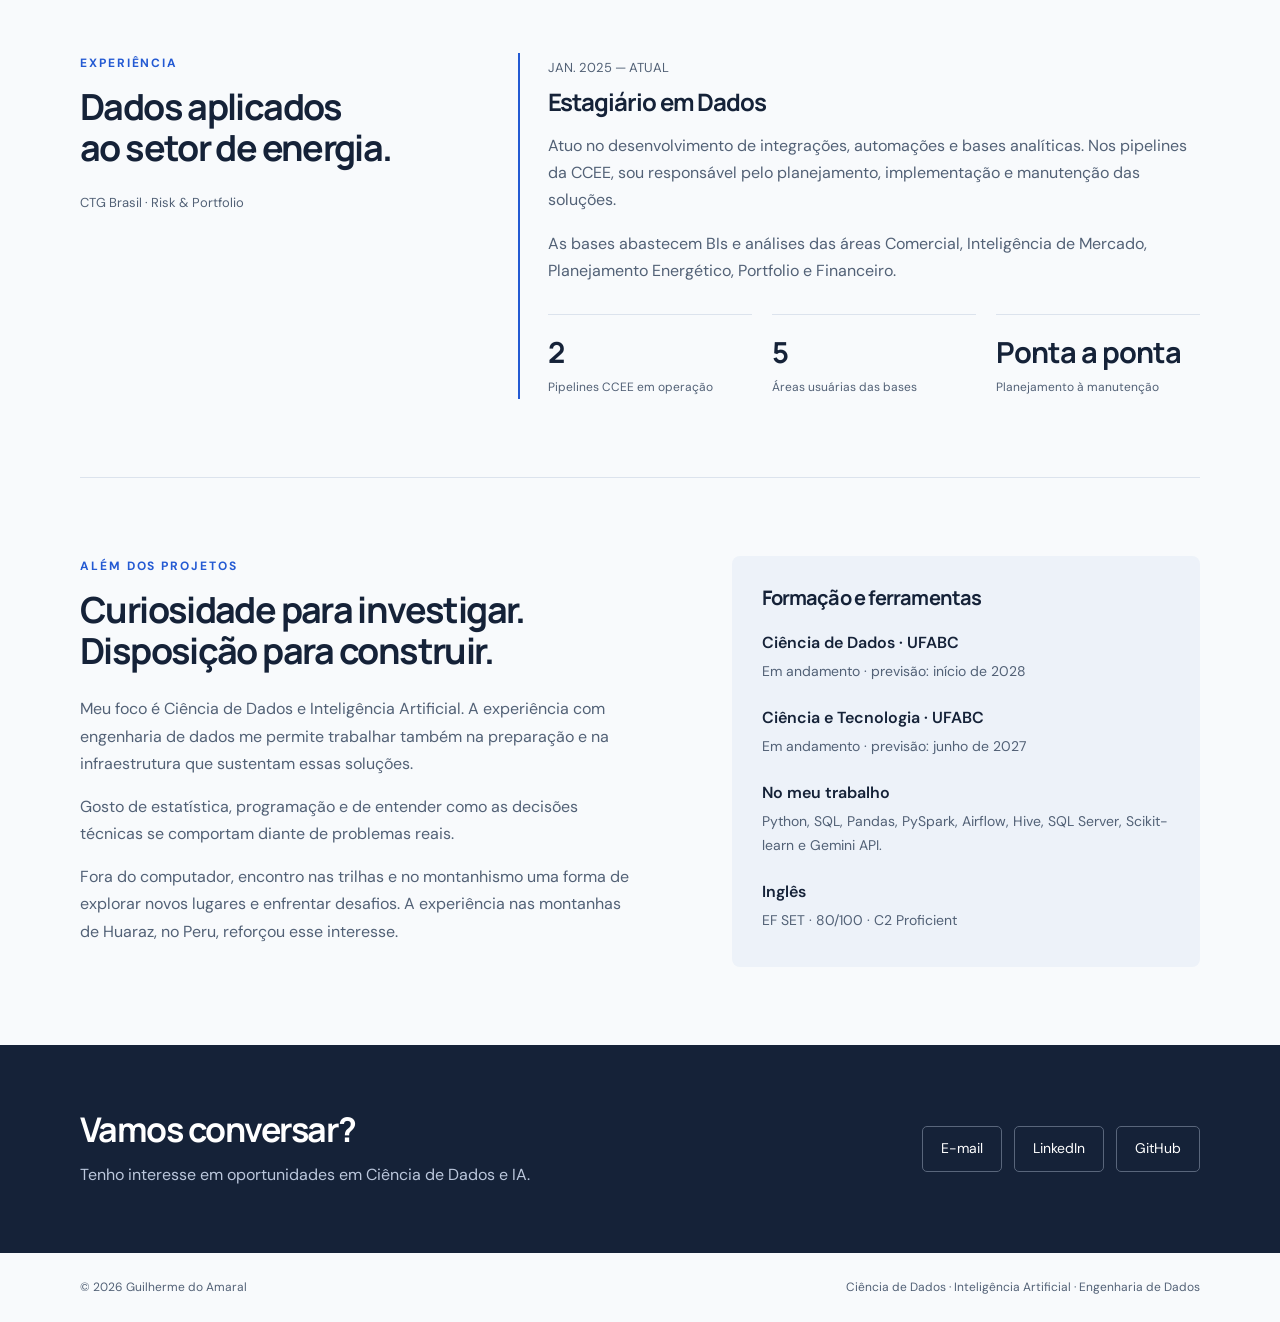
==== commit 1eb185dc: "Replace legacy computer vision site with portfolio as authorized" ====
--- a/index.html
+++ b/index.html
@@ -1 +1 @@
-<!doctype html><html lang="pt-BR"><head><meta charset="utf-8"><meta name="viewport" content="width=device-width,initial-scale=1"><title>Ciência de Dados & IA | Guilherme do Amaral</title><meta name="description" content="Projetos de Guilherme do Amaral em machine learning, agentes de IA e engenharia de dados."><meta name="theme-color" content="#245ad3"><meta property="og:title" content="Ciência de Dados & IA | Guilherme do Amaral"><meta property="og:description" content="Projetos de Guilherme do Amaral em machine learning, agentes de IA e engenharia de dados."><meta property="og:type" content="website"><link rel="icon" href="./assets/favicon.svg" type="image/svg+xml"><link rel="stylesheet" href="./assets/style.css"><script defer src="./assets/main.js"></script></head><body><a class="skip" href="#conteudo">Pular para o conteúdo</a><header><div class="wrap nav"><a class="brand" href="./index.html" aria-label="Guilherme do Amaral, início">guilherme<span>.amaral</span></a><button class="menu" aria-expanded="false" aria-controls="navigation">Menu</button><nav id="navigation" aria-label="Navegação principal"><a href="./index.html#projetos">Projetos</a><a href="./index.html#sobre">Sobre</a><a href="./index.html#contato">Contato</a><a class="nav-cv" href="mailto:amaralguilherme213@gmail.com?subject=Curriculo">Solicitar currículo</a></nav></div></header><main id="conteudo"><div class="wrap"><section class="hero"><div><div class="eyebrow">Guilherme do Amaral / Portfólio</div><h1>Dados, modelos<br>e soluções<br><span>em funcionamento.</span></h1><p class="lead">Estudante de Ciência de Dados na UFABC. Desenvolvo modelos de machine learning, agentes de IA e pipelines que transformam dados em bases para análise.</p><div class="buttons"><a class="button" href="#projetos">Conheça meus projetos</a><a class="button secondary" href="https://github.com/Gui-Amaral2003">GitHub</a></div><p class="small hero-note">São Caetano do Sul, SP · Experiência em dados na CTG Brasil</p></div><a class="research" href="projetos/b3.html" aria-label="Conheça o estudo de machine learning para B3"><div class="top"><span>EM DESTAQUE / PESQUISA APLICADA</span><span>01</span></div><h3>O sinal está no ranking?</h3><p>Frequência de alta ≥ 5% em cinco pregões, nos decis extremos do modelo.</p><div class="bars"><div class="bar" style="height:47%"><strong>10,4%</strong></div><div class="bar" style="height:98%"><strong>21,8%</strong></div></div><div class="barlabels"><span>Menor score</span><span>Maior score</span></div><div class="foot">Estudo acadêmico · B3 · Resultados no conjunto de teste</div></a></section><section class="section" id="projetos"><div class="section-head"><div><div class="eyebrow">Trabalhos selecionados</div><h2>Da investigação à operação.</h2></div><p>Três projetos que conectam experimentação, inteligência artificial e engenharia de dados.</p></div><div class="projects"><article class="card"><a href="projetos/b3.html" tabindex="-1" aria-hidden="true"><div class="visual"><svg viewBox="0 0 300 150" role="img" aria-label="Comparação entre os decis extremos da classificação"><path d="M35 125H280" stroke="#b8c7df"/><rect x="66" y="72" width="58" height="53" rx="3" fill="#a7bce7"/><rect x="180" y="15" width="58" height="110" rx="3" fill="#245ad3"/><text x="95" y="60" text-anchor="middle" fill="#344967" font-size="15">10,4%</text><text x="209" y="12" text-anchor="middle" fill="#245ad3" font-size="15">21,8%</text><text x="95" y="146" text-anchor="middle" fill="#526176" font-size="12">Menor score</text><text x="209" y="146" text-anchor="middle" fill="#526176" font-size="12">Maior score</text></svg></div></a><div class="card-body"><span class="category">01 / Ciência de Dados</span><h3>Machine Learning para B3</h3><p>Classificação e regressão para investigar a seleção de ações, com validação temporal e análise dos resultados por decil.</p><div class="tags"><span>Python</span><span>XGBoost</span><span>Scikit-learn</span></div><a class="card-link" href="projetos/b3.html">Explorar projeto<span class="sr-only"></span></a></div></article><article class="card"><a href="projetos/gemini-code.html" tabindex="-1" aria-hidden="true"><div class="visual"><svg viewBox="0 0 300 150" role="img" aria-label="Fluxo de diagnóstico: Airflow, agente e Teams"><path d="M60 42H240V106H60" fill="none" stroke="#9caed0" stroke-width="2"/><rect x="18" y="18" width="115" height="46" rx="6" fill="white" stroke="#bdcbe1"/><text x="75" y="46" text-anchor="middle" font-size="14" fill="#152238">Log do Airflow</text><rect x="165" y="82" width="118" height="46" rx="6" fill="#245ad3"/><text x="224" y="111" text-anchor="middle" fill="white" font-size="14">Diagnóstico IA</text><rect x="18" y="82" width="115" height="46" rx="6" fill="white" stroke="#bdcbe1"/><text x="75" y="111" text-anchor="middle" fill="#152238" font-size="14">Teams</text></svg></div></a><div class="card-body"><span class="category">02 / Inteligência Artificial</span><h3>Gemini_Code</h3><p>Agente que analisa falhas no Airflow e envia diagnósticos e sugestões de ação pelo Microsoft Teams.</p><div class="tags"><span>Gemini API</span><span>Airflow</span><span>Python</span></div><a class="card-link" href="projetos/gemini-code.html">Explorar projeto<span class="sr-only"></span></a></div></article><article class="card"><a href="projetos/ccee.html" tabindex="-1" aria-hidden="true"><div class="visual"><svg viewBox="0 0 300 150" role="img" aria-label="Camadas analíticas dos dados da CCEE"><path d="M55 50V115H243V50" fill="none" stroke="#b3c3dd" stroke-width="2"/><rect x="25" y="28" width="70" height="60" rx="5" fill="#d7e1f1"/><rect x="114" y="28" width="70" height="60" rx="5" fill="#a7bce7"/><rect x="203" y="28" width="70" height="60" rx="5" fill="#245ad3"/><text x="60" y="64" text-anchor="middle" fill="#344967" font-size="12">BRONZE</text><text x="149" y="64" text-anchor="middle" fill="#344967" font-size="12">SILVER</text><text x="238" y="64" text-anchor="middle" fill="white" font-size="12">GOLD</text><text x="149" y="141" text-anchor="middle" fill="#526176" font-size="12">Bases centralizadas para análises</text></svg></div></a><div class="card-body"><span class="category">03 / Engenharia de Dados</span><h3>Pipelines da CCEE</h3><p>Da coleta manual às bases centralizadas: dois pipelines em operação, utilizados por cinco áreas da CTG Brasil.</p><div class="tags"><span>PySpark</span><span>Hive</span><span>SQL Server</span></div><a class="card-link" href="projetos/ccee.html">Explorar projeto<span class="sr-only"></span></a></div></article></div></section><section class="section experience" id="experiencia"><div><div class="eyebrow">Experiência</div><h2>Dados aplicados<br>ao setor de energia.</h2><p class="small">CTG Brasil · Risk & Portfolio</p></div><div class="job"><span class="small">JAN. 2025 — ATUAL</span><h3>Estagiário em Dados</h3><p>Atuo no desenvolvimento de integrações, automações e bases analíticas. Nos pipelines da CCEE, sou responsável pelo planejamento, implementação e manutenção das soluções.</p><p>As bases abastecem BIs e análises das áreas Comercial, Inteligência de Mercado, Planejamento Energético, Portfolio e Financeiro.</p><div class="metrics"><div class="metric"><strong>2</strong><span>Pipelines CCEE em operação</span></div><div class="metric"><strong>5</strong><span>Áreas usuárias das bases</span></div><div class="metric"><strong>Ponta a ponta</strong><span>Planejamento à manutenção</span></div></div></div></section><section class="section about" id="sobre"><div><div class="eyebrow">Além dos projetos</div><h2>Curiosidade para investigar.<br>Disposição para construir.</h2><p>Meu foco é Ciência de Dados e Inteligência Artificial. A experiência com engenharia de dados me permite trabalhar também na preparação e na infraestrutura que sustentam essas soluções.</p><p>Gosto de estatística, programação e de entender como as decisões técnicas se comportam diante de problemas reais.</p><p>Fora do computador, encontro nas trilhas e no montanhismo uma forma de explorar novos lugares e enfrentar desafios. A experiência nas montanhas de Huaraz, no Peru, reforçou esse interesse.</p></div><aside class="education"><h3>Formação e ferramentas</h3><dl><dt>Ciência de Dados · UFABC</dt><dd>Em andamento · previsão: início de 2028</dd><dt>Ciência e Tecnologia · UFABC</dt><dd>Em andamento · previsão: junho de 2027</dd><dt>No meu trabalho</dt><dd>Python, SQL, Pandas, PySpark, Airflow, Hive, SQL Server, Scikit-learn e Gemini API.</dd><dt>Inglês</dt><dd>EF SET · 80/100 · C2 Proficient</dd></dl></aside></section></div><section class="contact" id="contato"><div class="wrap"><div><h2>Vamos conversar?</h2><p>Tenho interesse em oportunidades em Ciência de Dados e IA.</p></div><div class="contact-links"><a href="mailto:amaralguilherme213@gmail.com">E-mail</a><a href="https://www.linkedin.com/in/guilherme-amaral-9b3072211">LinkedIn</a><a href="https://github.com/Gui-Amaral2003">GitHub</a></div></div></section></main><footer><div class="wrap"><span>© 2026 Guilherme do Amaral · <a href="visao-computacional.html">Trabalhos de Visão Computacional</a></span><span>Ciência de Dados · Inteligência Artificial · Engenharia de Dados</span></div></footer></body></html>+<!doctype html><html lang="pt-BR"><head><meta charset="utf-8"><meta name="viewport" content="width=device-width,initial-scale=1"><title>Ciência de Dados & IA | Guilherme do Amaral</title><meta name="description" content="Projetos de Guilherme do Amaral em machine learning, agentes de IA e engenharia de dados."><meta name="theme-color" content="#245ad3"><meta property="og:title" content="Ciência de Dados & IA | Guilherme do Amaral"><meta property="og:description" content="Projetos de Guilherme do Amaral em machine learning, agentes de IA e engenharia de dados."><meta property="og:type" content="website"><link rel="icon" href="./assets/favicon.svg" type="image/svg+xml"><link rel="stylesheet" href="./assets/style.css"><script defer src="./assets/main.js"></script></head><body><a class="skip" href="#conteudo">Pular para o conteúdo</a><header><div class="wrap nav"><a class="brand" href="./index.html" aria-label="Guilherme do Amaral, início">guilherme<span>.amaral</span></a><button class="menu" aria-expanded="false" aria-controls="navigation">Menu</button><nav id="navigation" aria-label="Navegação principal"><a href="./index.html#projetos">Projetos</a><a href="./index.html#sobre">Sobre</a><a href="./index.html#contato">Contato</a><a class="nav-cv" href="mailto:amaralguilherme213@gmail.com?subject=Curriculo">Solicitar currículo</a></nav></div></header><main id="conteudo"><div class="wrap"><section class="hero"><div><div class="eyebrow">Guilherme do Amaral / Portfólio</div><h1>Dados, modelos<br>e soluções<br><span>em funcionamento.</span></h1><p class="lead">Estudante de Ciência de Dados na UFABC. Desenvolvo modelos de machine learning, agentes de IA e pipelines que transformam dados em bases para análise.</p><div class="buttons"><a class="button" href="#projetos">Conheça meus projetos</a><a class="button secondary" href="https://github.com/Gui-Amaral2003">GitHub</a></div><p class="small hero-note">São Caetano do Sul, SP · Experiência em dados na CTG Brasil</p></div><a class="research" href="projetos/b3.html" aria-label="Conheça o estudo de machine learning para B3"><div class="top"><span>EM DESTAQUE / PESQUISA APLICADA</span><span>01</span></div><h3>O sinal está no ranking?</h3><p>Frequência de alta ≥ 5% em cinco pregões, nos decis extremos do modelo.</p><div class="bars"><div class="bar" style="height:47%"><strong>10,4%</strong></div><div class="bar" style="height:98%"><strong>21,8%</strong></div></div><div class="barlabels"><span>Menor score</span><span>Maior score</span></div><div class="foot">Estudo acadêmico · B3 · Resultados no conjunto de teste</div></a></section><section class="section" id="projetos"><div class="section-head"><div><div class="eyebrow">Trabalhos selecionados</div><h2>Da investigação à operação.</h2></div><p>Três projetos que conectam experimentação, inteligência artificial e engenharia de dados.</p></div><div class="projects"><article class="card"><a href="projetos/b3.html" tabindex="-1" aria-hidden="true"><div class="visual"><svg viewBox="0 0 300 150" role="img" aria-label="Comparação entre os decis extremos da classificação"><path d="M35 125H280" stroke="#b8c7df"/><rect x="66" y="72" width="58" height="53" rx="3" fill="#a7bce7"/><rect x="180" y="15" width="58" height="110" rx="3" fill="#245ad3"/><text x="95" y="60" text-anchor="middle" fill="#344967" font-size="15">10,4%</text><text x="209" y="12" text-anchor="middle" fill="#245ad3" font-size="15">21,8%</text><text x="95" y="146" text-anchor="middle" fill="#526176" font-size="12">Menor score</text><text x="209" y="146" text-anchor="middle" fill="#526176" font-size="12">Maior score</text></svg></div></a><div class="card-body"><span class="category">01 / Ciência de Dados</span><h3>Machine Learning para B3</h3><p>Classificação e regressão para investigar a seleção de ações, com validação temporal e análise dos resultados por decil.</p><div class="tags"><span>Python</span><span>XGBoost</span><span>Scikit-learn</span></div><a class="card-link" href="projetos/b3.html">Explorar projeto<span class="sr-only"></span></a></div></article><article class="card"><a href="projetos/gemini-code.html" tabindex="-1" aria-hidden="true"><div class="visual"><svg viewBox="0 0 300 150" role="img" aria-label="Fluxo de diagnóstico: Airflow, agente e Teams"><path d="M60 42H240V106H60" fill="none" stroke="#9caed0" stroke-width="2"/><rect x="18" y="18" width="115" height="46" rx="6" fill="white" stroke="#bdcbe1"/><text x="75" y="46" text-anchor="middle" font-size="14" fill="#152238">Log do Airflow</text><rect x="165" y="82" width="118" height="46" rx="6" fill="#245ad3"/><text x="224" y="111" text-anchor="middle" fill="white" font-size="14">Diagnóstico IA</text><rect x="18" y="82" width="115" height="46" rx="6" fill="white" stroke="#bdcbe1"/><text x="75" y="111" text-anchor="middle" fill="#152238" font-size="14">Teams</text></svg></div></a><div class="card-body"><span class="category">02 / Inteligência Artificial</span><h3>Gemini_Code</h3><p>Agente que analisa falhas no Airflow e envia diagnósticos e sugestões de ação pelo Microsoft Teams.</p><div class="tags"><span>Gemini API</span><span>Airflow</span><span>Python</span></div><a class="card-link" href="projetos/gemini-code.html">Explorar projeto<span class="sr-only"></span></a></div></article><article class="card"><a href="projetos/ccee.html" tabindex="-1" aria-hidden="true"><div class="visual"><svg viewBox="0 0 300 150" role="img" aria-label="Camadas analíticas dos dados da CCEE"><path d="M55 50V115H243V50" fill="none" stroke="#b3c3dd" stroke-width="2"/><rect x="25" y="28" width="70" height="60" rx="5" fill="#d7e1f1"/><rect x="114" y="28" width="70" height="60" rx="5" fill="#a7bce7"/><rect x="203" y="28" width="70" height="60" rx="5" fill="#245ad3"/><text x="60" y="64" text-anchor="middle" fill="#344967" font-size="12">BRONZE</text><text x="149" y="64" text-anchor="middle" fill="#344967" font-size="12">SILVER</text><text x="238" y="64" text-anchor="middle" fill="white" font-size="12">GOLD</text><text x="149" y="141" text-anchor="middle" fill="#526176" font-size="12">Bases centralizadas para análises</text></svg></div></a><div class="card-body"><span class="category">03 / Engenharia de Dados</span><h3>Pipelines da CCEE</h3><p>Da coleta manual às bases centralizadas: dois pipelines em operação, utilizados por cinco áreas da CTG Brasil.</p><div class="tags"><span>PySpark</span><span>Hive</span><span>SQL Server</span></div><a class="card-link" href="projetos/ccee.html">Explorar projeto<span class="sr-only"></span></a></div></article></div></section><section class="section experience" id="experiencia"><div><div class="eyebrow">Experiência</div><h2>Dados aplicados<br>ao setor de energia.</h2><p class="small">CTG Brasil · Risk & Portfolio</p></div><div class="job"><span class="small">JAN. 2025 — ATUAL</span><h3>Estagiário em Dados</h3><p>Atuo no desenvolvimento de integrações, automações e bases analíticas. Nos pipelines da CCEE, sou responsável pelo planejamento, implementação e manutenção das soluções.</p><p>As bases abastecem BIs e análises das áreas Comercial, Inteligência de Mercado, Planejamento Energético, Portfolio e Financeiro.</p><div class="metrics"><div class="metric"><strong>2</strong><span>Pipelines CCEE em operação</span></div><div class="metric"><strong>5</strong><span>Áreas usuárias das bases</span></div><div class="metric"><strong>Ponta a ponta</strong><span>Planejamento à manutenção</span></div></div></div></section><section class="section about" id="sobre"><div><div class="eyebrow">Além dos projetos</div><h2>Curiosidade para investigar.<br>Disposição para construir.</h2><p>Meu foco é Ciência de Dados e Inteligência Artificial. A experiência com engenharia de dados me permite trabalhar também na preparação e na infraestrutura que sustentam essas soluções.</p><p>Gosto de estatística, programação e de entender como as decisões técnicas se comportam diante de problemas reais.</p><p>Fora do computador, encontro nas trilhas e no montanhismo uma forma de explorar novos lugares e enfrentar desafios. A experiência nas montanhas de Huaraz, no Peru, reforçou esse interesse.</p></div><aside class="education"><h3>Formação e ferramentas</h3><dl><dt>Ciência de Dados · UFABC</dt><dd>Em andamento · previsão: início de 2028</dd><dt>Ciência e Tecnologia · UFABC</dt><dd>Em andamento · previsão: junho de 2027</dd><dt>No meu trabalho</dt><dd>Python, SQL, Pandas, PySpark, Airflow, Hive, SQL Server, Scikit-learn e Gemini API.</dd><dt>Inglês</dt><dd>EF SET · 80/100 · C2 Proficient</dd></dl></aside></section></div><section class="contact" id="contato"><div class="wrap"><div><h2>Vamos conversar?</h2><p>Tenho interesse em oportunidades em Ciência de Dados e IA.</p></div><div class="contact-links"><a href="mailto:amaralguilherme213@gmail.com">E-mail</a><a href="https://www.linkedin.com/in/guilherme-amaral-9b3072211">LinkedIn</a><a href="https://github.com/Gui-Amaral2003">GitHub</a></div></div></section></main><footer><div class="wrap"><span>© 2026 Guilherme do Amaral</span><span>Ciência de Dados · Inteligência Artificial · Engenharia de Dados</span></div></footer></body></html>
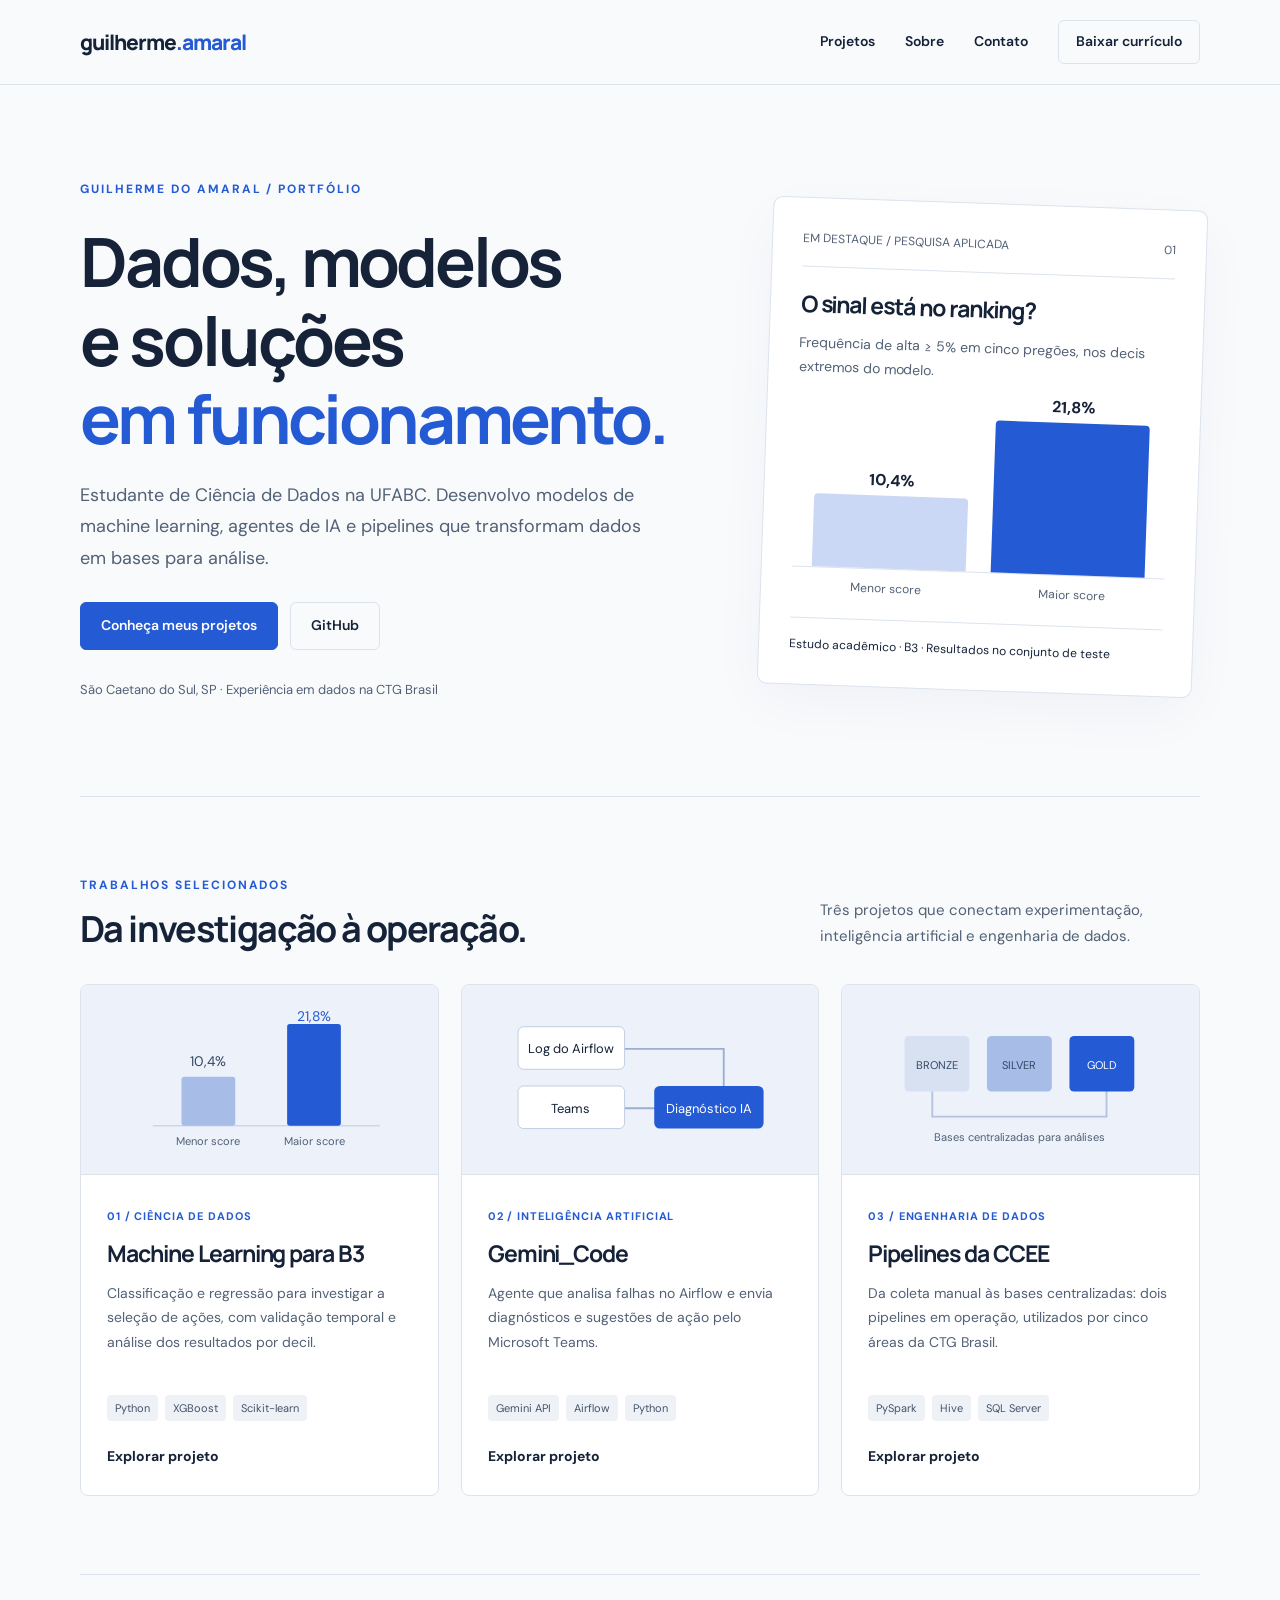
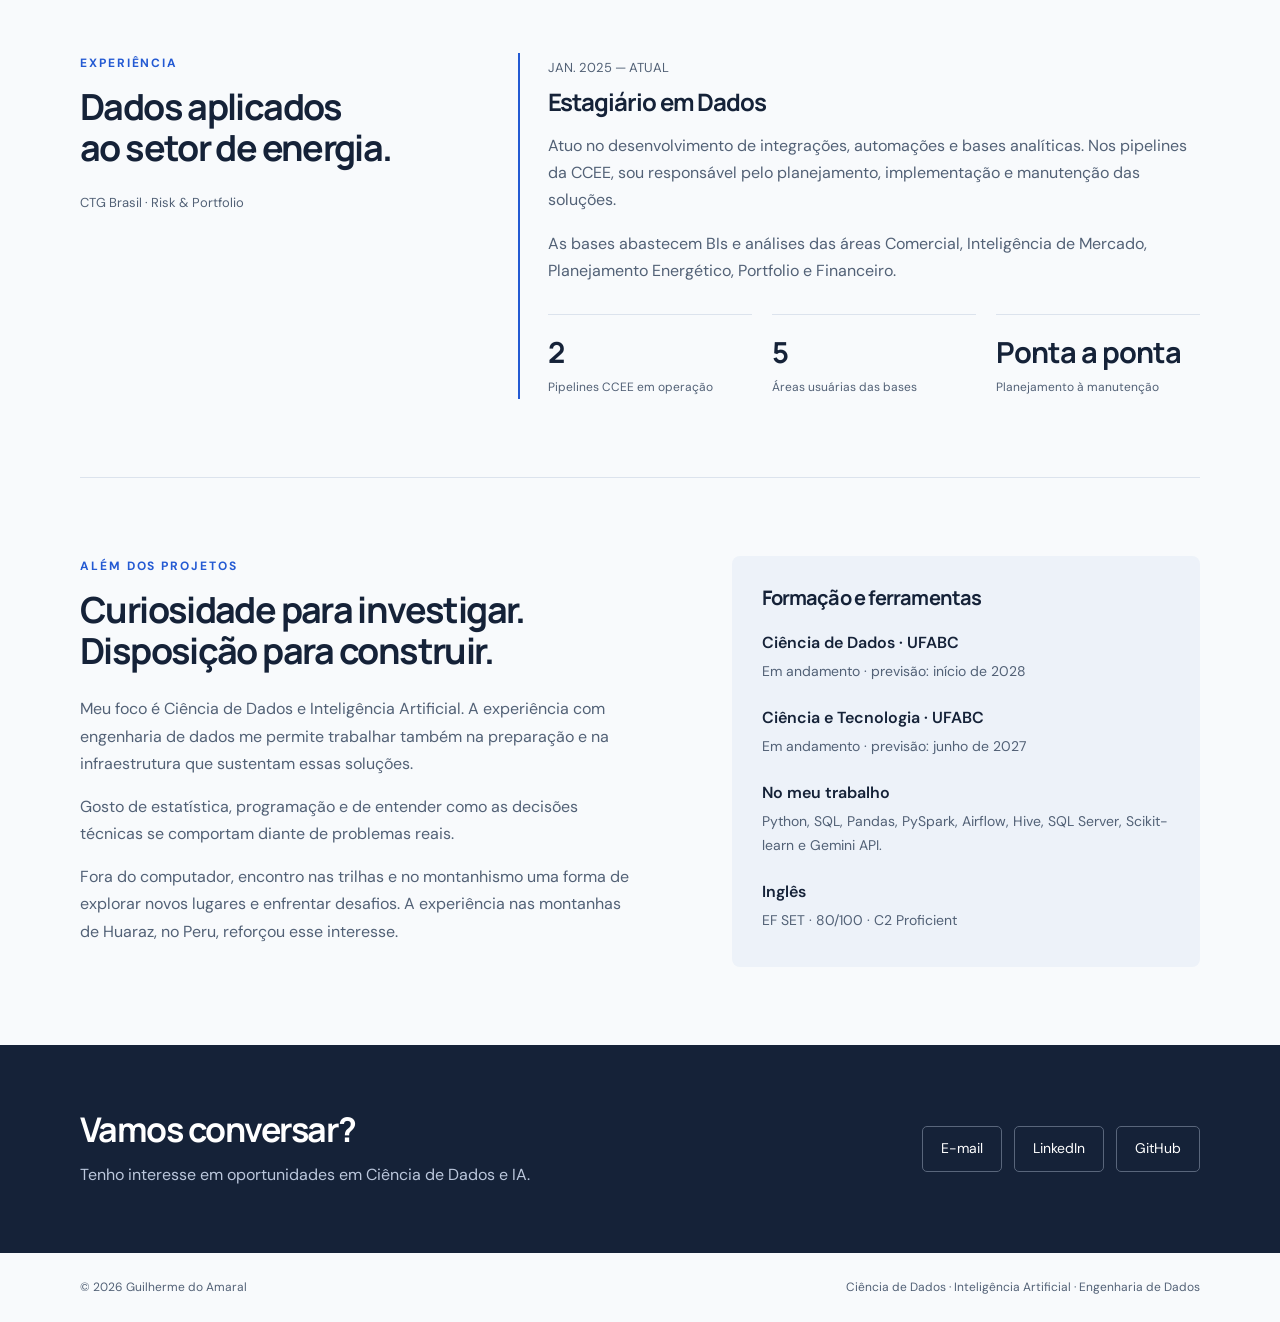
==== commit 9711b622: "Publish authorized CV download with updated portfolio URL" ====
--- a/index.html
+++ b/index.html
@@ -1 +1 @@
-<!doctype html><html lang="pt-BR"><head><meta charset="utf-8"><meta name="viewport" content="width=device-width,initial-scale=1"><title>Ciência de Dados & IA | Guilherme do Amaral</title><meta name="description" content="Projetos de Guilherme do Amaral em machine learning, agentes de IA e engenharia de dados."><meta name="theme-color" content="#245ad3"><meta property="og:title" content="Ciência de Dados & IA | Guilherme do Amaral"><meta property="og:description" content="Projetos de Guilherme do Amaral em machine learning, agentes de IA e engenharia de dados."><meta property="og:type" content="website"><link rel="icon" href="./assets/favicon.svg" type="image/svg+xml"><link rel="stylesheet" href="./assets/style.css"><script defer src="./assets/main.js"></script></head><body><a class="skip" href="#conteudo">Pular para o conteúdo</a><header><div class="wrap nav"><a class="brand" href="./index.html" aria-label="Guilherme do Amaral, início">guilherme<span>.amaral</span></a><button class="menu" aria-expanded="false" aria-controls="navigation">Menu</button><nav id="navigation" aria-label="Navegação principal"><a href="./index.html#projetos">Projetos</a><a href="./index.html#sobre">Sobre</a><a href="./index.html#contato">Contato</a><a class="nav-cv" href="mailto:amaralguilherme213@gmail.com?subject=Curriculo">Solicitar currículo</a></nav></div></header><main id="conteudo"><div class="wrap"><section class="hero"><div><div class="eyebrow">Guilherme do Amaral / Portfólio</div><h1>Dados, modelos<br>e soluções<br><span>em funcionamento.</span></h1><p class="lead">Estudante de Ciência de Dados na UFABC. Desenvolvo modelos de machine learning, agentes de IA e pipelines que transformam dados em bases para análise.</p><div class="buttons"><a class="button" href="#projetos">Conheça meus projetos</a><a class="button secondary" href="https://github.com/Gui-Amaral2003">GitHub</a></div><p class="small hero-note">São Caetano do Sul, SP · Experiência em dados na CTG Brasil</p></div><a class="research" href="projetos/b3.html" aria-label="Conheça o estudo de machine learning para B3"><div class="top"><span>EM DESTAQUE / PESQUISA APLICADA</span><span>01</span></div><h3>O sinal está no ranking?</h3><p>Frequência de alta ≥ 5% em cinco pregões, nos decis extremos do modelo.</p><div class="bars"><div class="bar" style="height:47%"><strong>10,4%</strong></div><div class="bar" style="height:98%"><strong>21,8%</strong></div></div><div class="barlabels"><span>Menor score</span><span>Maior score</span></div><div class="foot">Estudo acadêmico · B3 · Resultados no conjunto de teste</div></a></section><section class="section" id="projetos"><div class="section-head"><div><div class="eyebrow">Trabalhos selecionados</div><h2>Da investigação à operação.</h2></div><p>Três projetos que conectam experimentação, inteligência artificial e engenharia de dados.</p></div><div class="projects"><article class="card"><a href="projetos/b3.html" tabindex="-1" aria-hidden="true"><div class="visual"><svg viewBox="0 0 300 150" role="img" aria-label="Comparação entre os decis extremos da classificação"><path d="M35 125H280" stroke="#b8c7df"/><rect x="66" y="72" width="58" height="53" rx="3" fill="#a7bce7"/><rect x="180" y="15" width="58" height="110" rx="3" fill="#245ad3"/><text x="95" y="60" text-anchor="middle" fill="#344967" font-size="15">10,4%</text><text x="209" y="12" text-anchor="middle" fill="#245ad3" font-size="15">21,8%</text><text x="95" y="146" text-anchor="middle" fill="#526176" font-size="12">Menor score</text><text x="209" y="146" text-anchor="middle" fill="#526176" font-size="12">Maior score</text></svg></div></a><div class="card-body"><span class="category">01 / Ciência de Dados</span><h3>Machine Learning para B3</h3><p>Classificação e regressão para investigar a seleção de ações, com validação temporal e análise dos resultados por decil.</p><div class="tags"><span>Python</span><span>XGBoost</span><span>Scikit-learn</span></div><a class="card-link" href="projetos/b3.html">Explorar projeto<span class="sr-only"></span></a></div></article><article class="card"><a href="projetos/gemini-code.html" tabindex="-1" aria-hidden="true"><div class="visual"><svg viewBox="0 0 300 150" role="img" aria-label="Fluxo de diagnóstico: Airflow, agente e Teams"><path d="M60 42H240V106H60" fill="none" stroke="#9caed0" stroke-width="2"/><rect x="18" y="18" width="115" height="46" rx="6" fill="white" stroke="#bdcbe1"/><text x="75" y="46" text-anchor="middle" font-size="14" fill="#152238">Log do Airflow</text><rect x="165" y="82" width="118" height="46" rx="6" fill="#245ad3"/><text x="224" y="111" text-anchor="middle" fill="white" font-size="14">Diagnóstico IA</text><rect x="18" y="82" width="115" height="46" rx="6" fill="white" stroke="#bdcbe1"/><text x="75" y="111" text-anchor="middle" fill="#152238" font-size="14">Teams</text></svg></div></a><div class="card-body"><span class="category">02 / Inteligência Artificial</span><h3>Gemini_Code</h3><p>Agente que analisa falhas no Airflow e envia diagnósticos e sugestões de ação pelo Microsoft Teams.</p><div class="tags"><span>Gemini API</span><span>Airflow</span><span>Python</span></div><a class="card-link" href="projetos/gemini-code.html">Explorar projeto<span class="sr-only"></span></a></div></article><article class="card"><a href="projetos/ccee.html" tabindex="-1" aria-hidden="true"><div class="visual"><svg viewBox="0 0 300 150" role="img" aria-label="Camadas analíticas dos dados da CCEE"><path d="M55 50V115H243V50" fill="none" stroke="#b3c3dd" stroke-width="2"/><rect x="25" y="28" width="70" height="60" rx="5" fill="#d7e1f1"/><rect x="114" y="28" width="70" height="60" rx="5" fill="#a7bce7"/><rect x="203" y="28" width="70" height="60" rx="5" fill="#245ad3"/><text x="60" y="64" text-anchor="middle" fill="#344967" font-size="12">BRONZE</text><text x="149" y="64" text-anchor="middle" fill="#344967" font-size="12">SILVER</text><text x="238" y="64" text-anchor="middle" fill="white" font-size="12">GOLD</text><text x="149" y="141" text-anchor="middle" fill="#526176" font-size="12">Bases centralizadas para análises</text></svg></div></a><div class="card-body"><span class="category">03 / Engenharia de Dados</span><h3>Pipelines da CCEE</h3><p>Da coleta manual às bases centralizadas: dois pipelines em operação, utilizados por cinco áreas da CTG Brasil.</p><div class="tags"><span>PySpark</span><span>Hive</span><span>SQL Server</span></div><a class="card-link" href="projetos/ccee.html">Explorar projeto<span class="sr-only"></span></a></div></article></div></section><section class="section experience" id="experiencia"><div><div class="eyebrow">Experiência</div><h2>Dados aplicados<br>ao setor de energia.</h2><p class="small">CTG Brasil · Risk & Portfolio</p></div><div class="job"><span class="small">JAN. 2025 — ATUAL</span><h3>Estagiário em Dados</h3><p>Atuo no desenvolvimento de integrações, automações e bases analíticas. Nos pipelines da CCEE, sou responsável pelo planejamento, implementação e manutenção das soluções.</p><p>As bases abastecem BIs e análises das áreas Comercial, Inteligência de Mercado, Planejamento Energético, Portfolio e Financeiro.</p><div class="metrics"><div class="metric"><strong>2</strong><span>Pipelines CCEE em operação</span></div><div class="metric"><strong>5</strong><span>Áreas usuárias das bases</span></div><div class="metric"><strong>Ponta a ponta</strong><span>Planejamento à manutenção</span></div></div></div></section><section class="section about" id="sobre"><div><div class="eyebrow">Além dos projetos</div><h2>Curiosidade para investigar.<br>Disposição para construir.</h2><p>Meu foco é Ciência de Dados e Inteligência Artificial. A experiência com engenharia de dados me permite trabalhar também na preparação e na infraestrutura que sustentam essas soluções.</p><p>Gosto de estatística, programação e de entender como as decisões técnicas se comportam diante de problemas reais.</p><p>Fora do computador, encontro nas trilhas e no montanhismo uma forma de explorar novos lugares e enfrentar desafios. A experiência nas montanhas de Huaraz, no Peru, reforçou esse interesse.</p></div><aside class="education"><h3>Formação e ferramentas</h3><dl><dt>Ciência de Dados · UFABC</dt><dd>Em andamento · previsão: início de 2028</dd><dt>Ciência e Tecnologia · UFABC</dt><dd>Em andamento · previsão: junho de 2027</dd><dt>No meu trabalho</dt><dd>Python, SQL, Pandas, PySpark, Airflow, Hive, SQL Server, Scikit-learn e Gemini API.</dd><dt>Inglês</dt><dd>EF SET · 80/100 · C2 Proficient</dd></dl></aside></section></div><section class="contact" id="contato"><div class="wrap"><div><h2>Vamos conversar?</h2><p>Tenho interesse em oportunidades em Ciência de Dados e IA.</p></div><div class="contact-links"><a href="mailto:amaralguilherme213@gmail.com">E-mail</a><a href="https://www.linkedin.com/in/guilherme-amaral-9b3072211">LinkedIn</a><a href="https://github.com/Gui-Amaral2003">GitHub</a></div></div></section></main><footer><div class="wrap"><span>© 2026 Guilherme do Amaral</span><span>Ciência de Dados · Inteligência Artificial · Engenharia de Dados</span></div></footer></body></html>+<!doctype html><html lang="pt-BR"><head><meta charset="utf-8"><meta name="viewport" content="width=device-width,initial-scale=1"><title>Ciência de Dados & IA | Guilherme do Amaral</title><meta name="description" content="Projetos de Guilherme do Amaral em machine learning, agentes de IA e engenharia de dados."><meta name="theme-color" content="#245ad3"><meta property="og:title" content="Ciência de Dados & IA | Guilherme do Amaral"><meta property="og:description" content="Projetos de Guilherme do Amaral em machine learning, agentes de IA e engenharia de dados."><meta property="og:type" content="website"><link rel="icon" href="./assets/favicon.svg" type="image/svg+xml"><link rel="stylesheet" href="./assets/style.css"><script defer src="./assets/main.js"></script></head><body><a class="skip" href="#conteudo">Pular para o conteúdo</a><header><div class="wrap nav"><a class="brand" href="./index.html" aria-label="Guilherme do Amaral, início">guilherme<span>.amaral</span></a><button class="menu" aria-expanded="false" aria-controls="navigation">Menu</button><nav id="navigation" aria-label="Navegação principal"><a href="./index.html#projetos">Projetos</a><a href="./index.html#sobre">Sobre</a><a href="./index.html#contato">Contato</a><a class="nav-cv" href="./assets/curriculo-guilherme-amaral.pdf" download>Baixar currículo</a></nav></div></header><main id="conteudo"><div class="wrap"><section class="hero"><div><div class="eyebrow">Guilherme do Amaral / Portfólio</div><h1>Dados, modelos<br>e soluções<br><span>em funcionamento.</span></h1><p class="lead">Estudante de Ciência de Dados na UFABC. Desenvolvo modelos de machine learning, agentes de IA e pipelines que transformam dados em bases para análise.</p><div class="buttons"><a class="button" href="#projetos">Conheça meus projetos</a><a class="button secondary" href="https://github.com/Gui-Amaral2003">GitHub</a></div><p class="small hero-note">São Caetano do Sul, SP · Experiência em dados na CTG Brasil</p></div><a class="research" href="projetos/b3.html" aria-label="Conheça o estudo de machine learning para B3"><div class="top"><span>EM DESTAQUE / PESQUISA APLICADA</span><span>01</span></div><h3>O sinal está no ranking?</h3><p>Frequência de alta ≥ 5% em cinco pregões, nos decis extremos do modelo.</p><div class="bars"><div class="bar" style="height:47%"><strong>10,4%</strong></div><div class="bar" style="height:98%"><strong>21,8%</strong></div></div><div class="barlabels"><span>Menor score</span><span>Maior score</span></div><div class="foot">Estudo acadêmico · B3 · Resultados no conjunto de teste</div></a></section><section class="section" id="projetos"><div class="section-head"><div><div class="eyebrow">Trabalhos selecionados</div><h2>Da investigação à operação.</h2></div><p>Três projetos que conectam experimentação, inteligência artificial e engenharia de dados.</p></div><div class="projects"><article class="card"><a href="projetos/b3.html" tabindex="-1" aria-hidden="true"><div class="visual"><svg viewBox="0 0 300 150" role="img" aria-label="Comparação entre os decis extremos da classificação"><path d="M35 125H280" stroke="#b8c7df"/><rect x="66" y="72" width="58" height="53" rx="3" fill="#a7bce7"/><rect x="180" y="15" width="58" height="110" rx="3" fill="#245ad3"/><text x="95" y="60" text-anchor="middle" fill="#344967" font-size="15">10,4%</text><text x="209" y="12" text-anchor="middle" fill="#245ad3" font-size="15">21,8%</text><text x="95" y="146" text-anchor="middle" fill="#526176" font-size="12">Menor score</text><text x="209" y="146" text-anchor="middle" fill="#526176" font-size="12">Maior score</text></svg></div></a><div class="card-body"><span class="category">01 / Ciência de Dados</span><h3>Machine Learning para B3</h3><p>Classificação e regressão para investigar a seleção de ações, com validação temporal e análise dos resultados por decil.</p><div class="tags"><span>Python</span><span>XGBoost</span><span>Scikit-learn</span></div><a class="card-link" href="projetos/b3.html">Explorar projeto<span class="sr-only"></span></a></div></article><article class="card"><a href="projetos/gemini-code.html" tabindex="-1" aria-hidden="true"><div class="visual"><svg viewBox="0 0 300 150" role="img" aria-label="Fluxo de diagnóstico: Airflow, agente e Teams"><path d="M60 42H240V106H60" fill="none" stroke="#9caed0" stroke-width="2"/><rect x="18" y="18" width="115" height="46" rx="6" fill="white" stroke="#bdcbe1"/><text x="75" y="46" text-anchor="middle" font-size="14" fill="#152238">Log do Airflow</text><rect x="165" y="82" width="118" height="46" rx="6" fill="#245ad3"/><text x="224" y="111" text-anchor="middle" fill="white" font-size="14">Diagnóstico IA</text><rect x="18" y="82" width="115" height="46" rx="6" fill="white" stroke="#bdcbe1"/><text x="75" y="111" text-anchor="middle" fill="#152238" font-size="14">Teams</text></svg></div></a><div class="card-body"><span class="category">02 / Inteligência Artificial</span><h3>Gemini_Code</h3><p>Agente que analisa falhas no Airflow e envia diagnósticos e sugestões de ação pelo Microsoft Teams.</p><div class="tags"><span>Gemini API</span><span>Airflow</span><span>Python</span></div><a class="card-link" href="projetos/gemini-code.html">Explorar projeto<span class="sr-only"></span></a></div></article><article class="card"><a href="projetos/ccee.html" tabindex="-1" aria-hidden="true"><div class="visual"><svg viewBox="0 0 300 150" role="img" aria-label="Camadas analíticas dos dados da CCEE"><path d="M55 50V115H243V50" fill="none" stroke="#b3c3dd" stroke-width="2"/><rect x="25" y="28" width="70" height="60" rx="5" fill="#d7e1f1"/><rect x="114" y="28" width="70" height="60" rx="5" fill="#a7bce7"/><rect x="203" y="28" width="70" height="60" rx="5" fill="#245ad3"/><text x="60" y="64" text-anchor="middle" fill="#344967" font-size="12">BRONZE</text><text x="149" y="64" text-anchor="middle" fill="#344967" font-size="12">SILVER</text><text x="238" y="64" text-anchor="middle" fill="white" font-size="12">GOLD</text><text x="149" y="141" text-anchor="middle" fill="#526176" font-size="12">Bases centralizadas para análises</text></svg></div></a><div class="card-body"><span class="category">03 / Engenharia de Dados</span><h3>Pipelines da CCEE</h3><p>Da coleta manual às bases centralizadas: dois pipelines em operação, utilizados por cinco áreas da CTG Brasil.</p><div class="tags"><span>PySpark</span><span>Hive</span><span>SQL Server</span></div><a class="card-link" href="projetos/ccee.html">Explorar projeto<span class="sr-only"></span></a></div></article></div></section><section class="section experience" id="experiencia"><div><div class="eyebrow">Experiência</div><h2>Dados aplicados<br>ao setor de energia.</h2><p class="small">CTG Brasil · Risk & Portfolio</p></div><div class="job"><span class="small">JAN. 2025 — ATUAL</span><h3>Estagiário em Dados</h3><p>Atuo no desenvolvimento de integrações, automações e bases analíticas. Nos pipelines da CCEE, sou responsável pelo planejamento, implementação e manutenção das soluções.</p><p>As bases abastecem BIs e análises das áreas Comercial, Inteligência de Mercado, Planejamento Energético, Portfolio e Financeiro.</p><div class="metrics"><div class="metric"><strong>2</strong><span>Pipelines CCEE em operação</span></div><div class="metric"><strong>5</strong><span>Áreas usuárias das bases</span></div><div class="metric"><strong>Ponta a ponta</strong><span>Planejamento à manutenção</span></div></div></div></section><section class="section about" id="sobre"><div><div class="eyebrow">Além dos projetos</div><h2>Curiosidade para investigar.<br>Disposição para construir.</h2><p>Meu foco é Ciência de Dados e Inteligência Artificial. A experiência com engenharia de dados me permite trabalhar também na preparação e na infraestrutura que sustentam essas soluções.</p><p>Gosto de estatística, programação e de entender como as decisões técnicas se comportam diante de problemas reais.</p><p>Fora do computador, encontro nas trilhas e no montanhismo uma forma de explorar novos lugares e enfrentar desafios. A experiência nas montanhas de Huaraz, no Peru, reforçou esse interesse.</p></div><aside class="education"><h3>Formação e ferramentas</h3><dl><dt>Ciência de Dados · UFABC</dt><dd>Em andamento · previsão: início de 2028</dd><dt>Ciência e Tecnologia · UFABC</dt><dd>Em andamento · previsão: junho de 2027</dd><dt>No meu trabalho</dt><dd>Python, SQL, Pandas, PySpark, Airflow, Hive, SQL Server, Scikit-learn e Gemini API.</dd><dt>Inglês</dt><dd>EF SET · 80/100 · C2 Proficient</dd></dl></aside></section></div><section class="contact" id="contato"><div class="wrap"><div><h2>Vamos conversar?</h2><p>Tenho interesse em oportunidades em Ciência de Dados e IA.</p></div><div class="contact-links"><a href="mailto:amaralguilherme213@gmail.com">E-mail</a><a href="https://www.linkedin.com/in/guilherme-amaral-9b3072211">LinkedIn</a><a href="https://github.com/Gui-Amaral2003">GitHub</a></div></div></section></main><footer><div class="wrap"><span>© 2026 Guilherme do Amaral</span><span>Ciência de Dados · Inteligência Artificial · Engenharia de Dados</span></div></footer></body></html>
